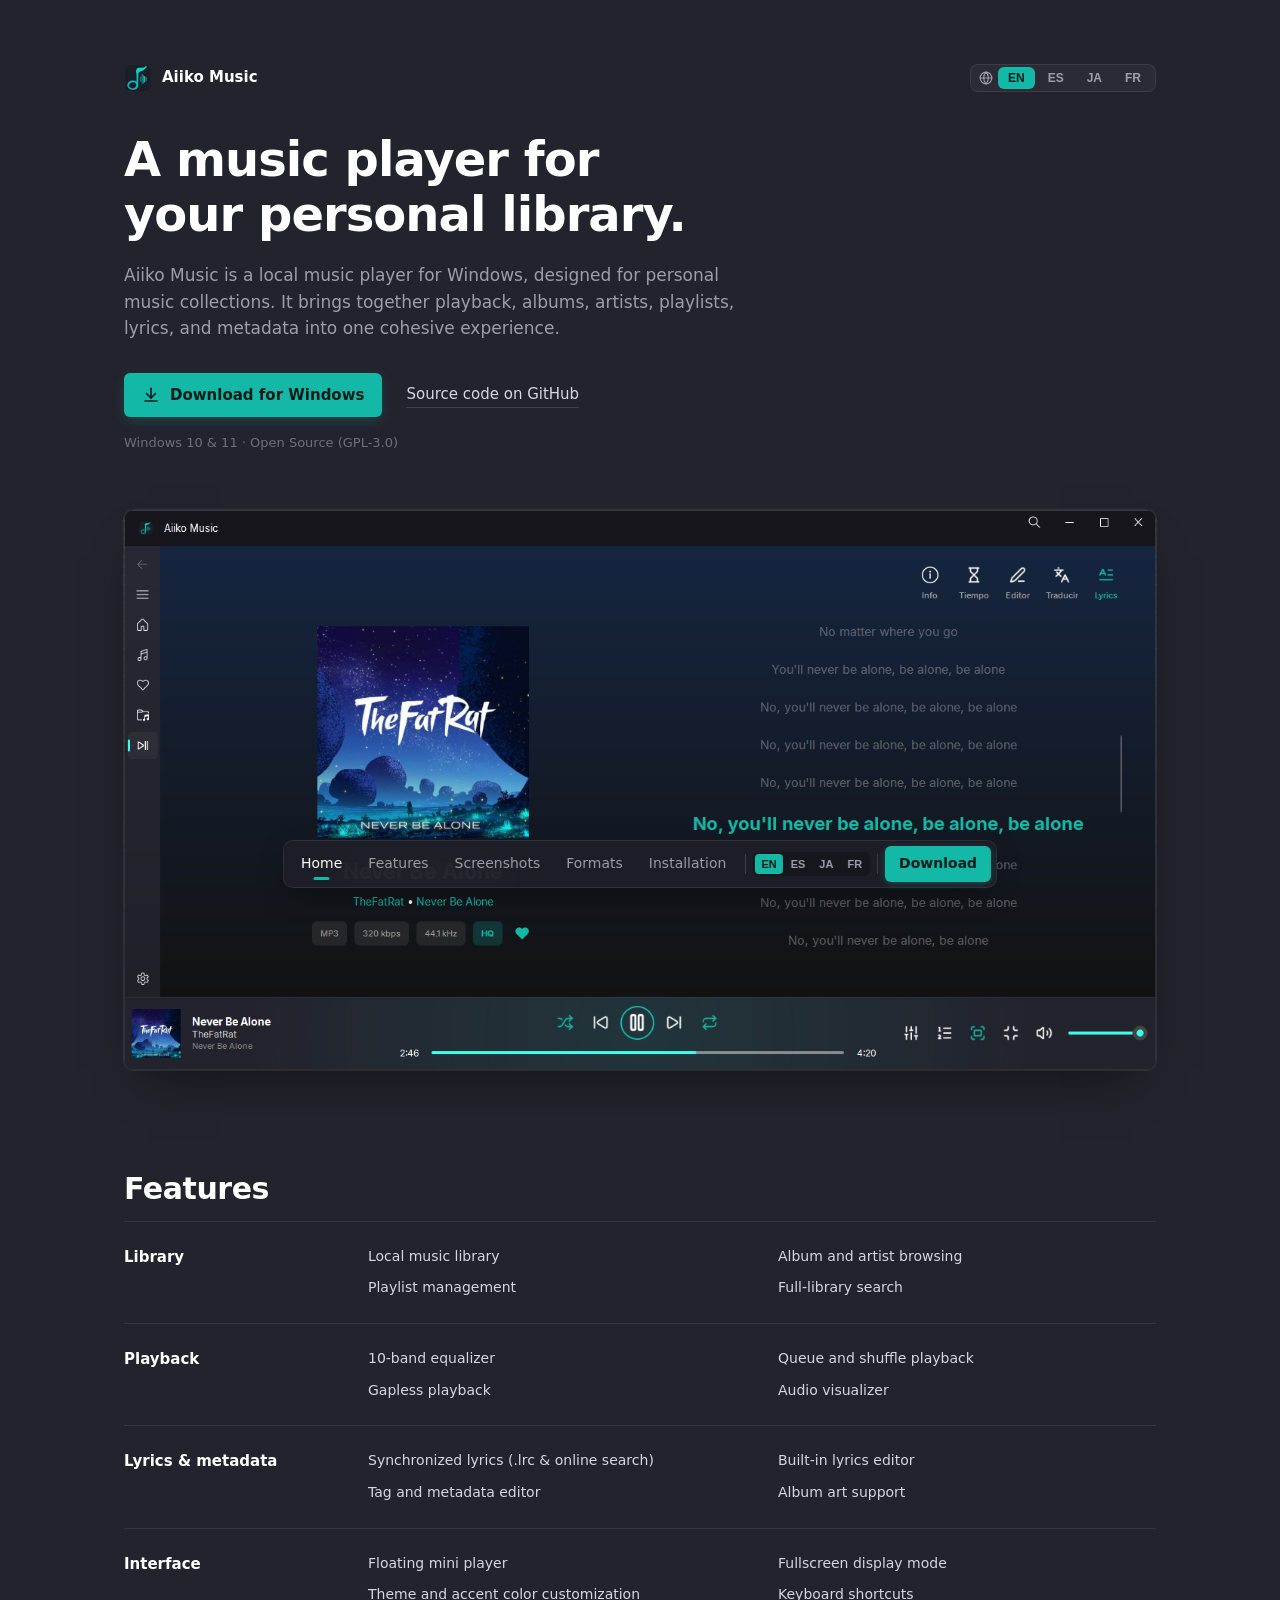
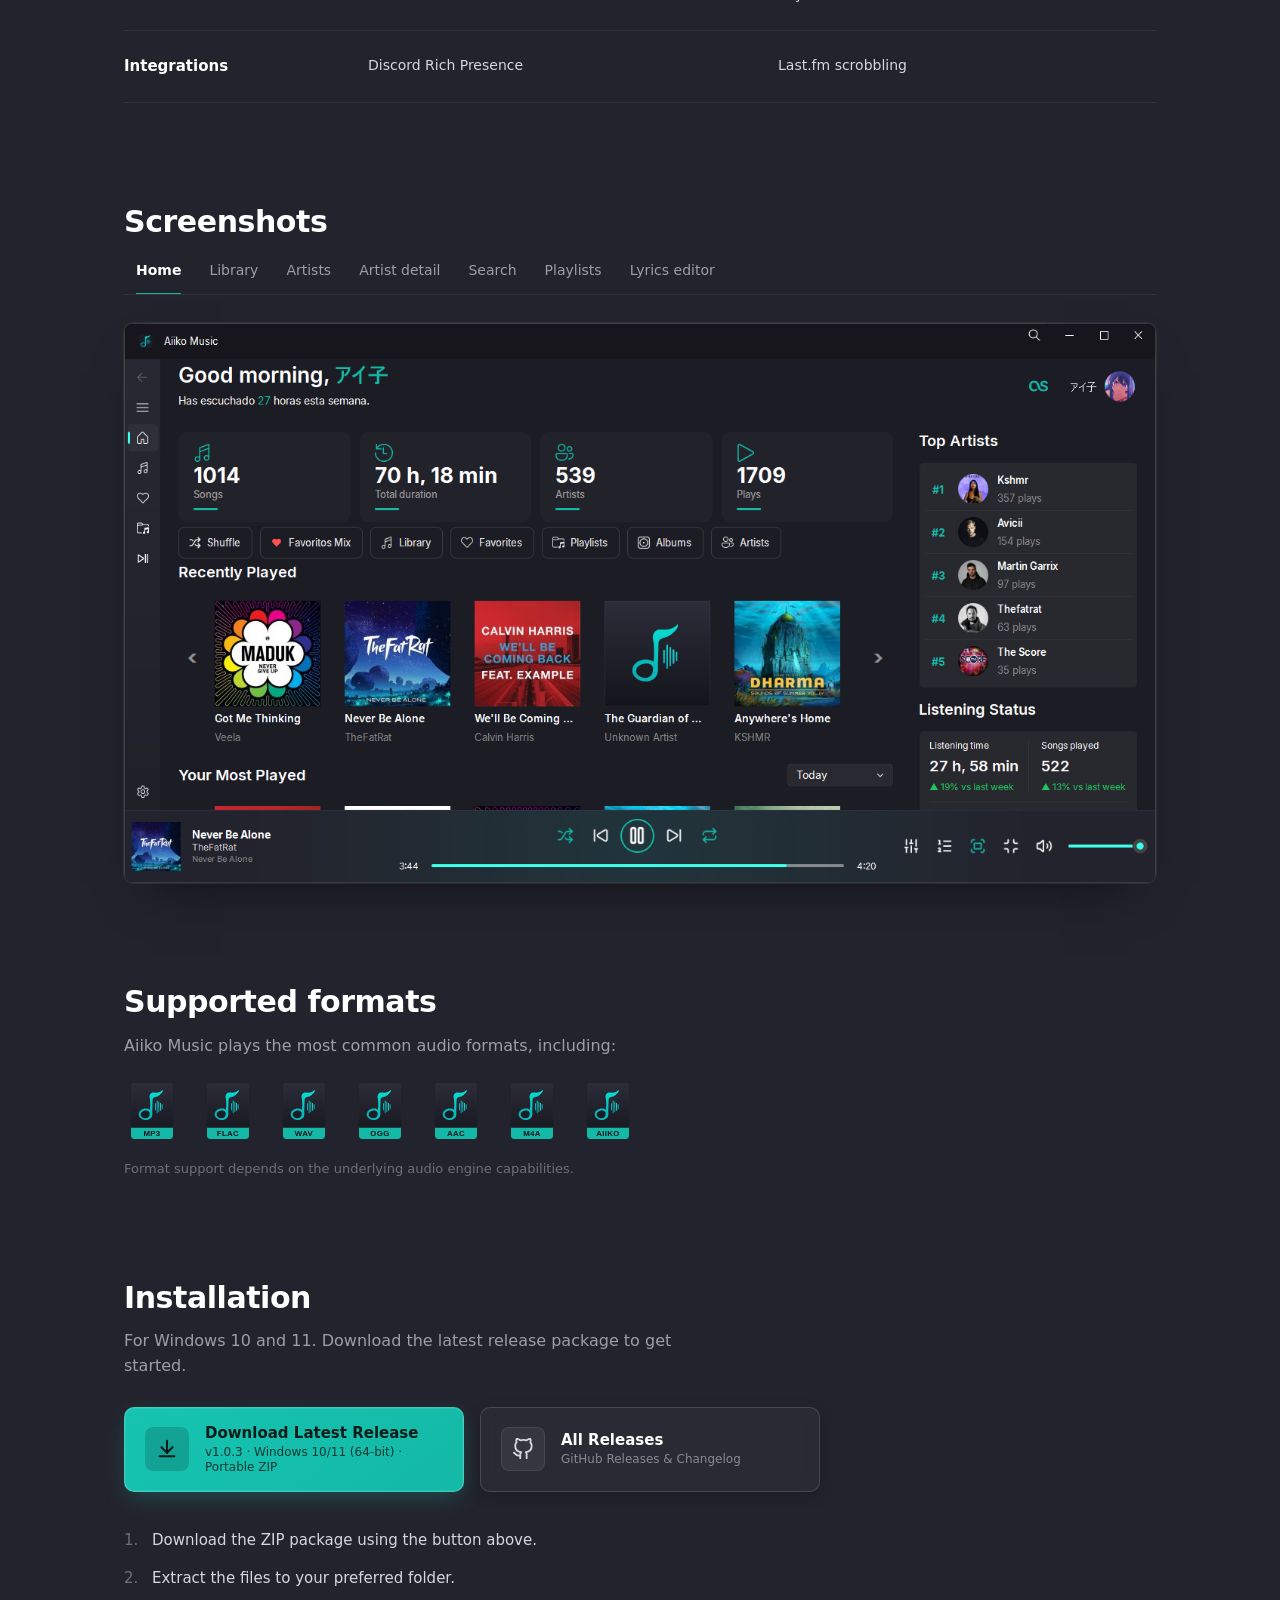
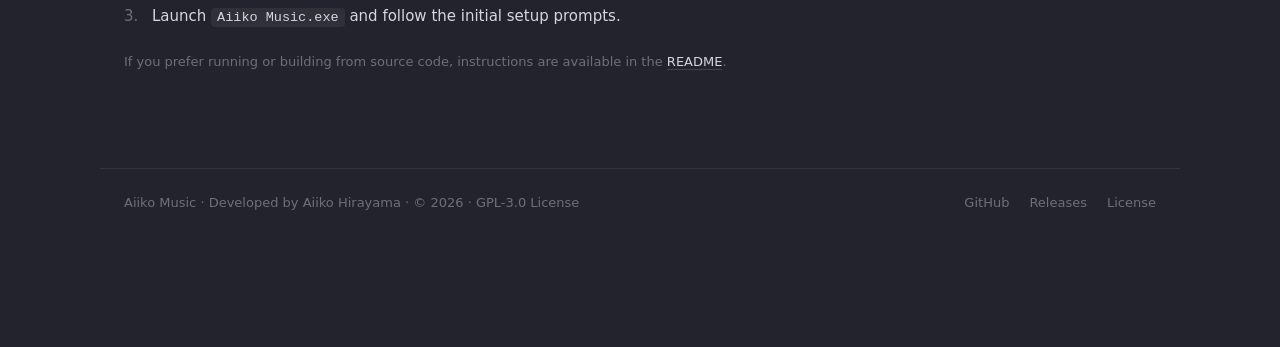
==== index.html @ de9f6c6f "Add files via upload" ====
<!DOCTYPE html>
<html lang="en">
<head>
  <meta charset="UTF-8">
  <meta name="viewport" content="width=device-width, initial-scale=1.0">
  <title>Aiiko Music — Music player for your personal library</title>
  <meta name="description" content="Aiiko Music is a local music player for Windows, designed for personal music collections.">
  <meta name="theme-color" content="#23232D">
  <meta property="og:title" content="Aiiko Music">
  <meta property="og:description" content="A music player for your personal library.">
  <meta property="og:image" content="images/now_playing.png">
  <link rel="icon" type="image/svg+xml" href="images/logo_full.svg">
  <link rel="stylesheet" href="styles.css">
  <script>document.documentElement.classList.add('js');</script>
</head>
<body>

  <main>
    <!-- Inicio / Hero -->
    <header class="hero wrap" id="inicio">
      <div class="top-bar" data-reveal>
        <div class="brand">
          <img src="images/logo_full.svg" alt="Aiiko Music" width="28" height="28">
          <span>Aiiko Music</span>
        </div>

        <div class="lang-switch" role="group" aria-label="Language">
          <svg class="lucide lucide-globe lang-icon" viewBox="0 0 24 24" width="14" height="14" fill="none" stroke="currentColor" stroke-width="2" stroke-linecap="round" stroke-linejoin="round" aria-hidden="true">
            <circle cx="12" cy="12" r="10"/>
            <path d="M12 2a14.5 14.5 0 0 0 0 20 14.5 14.5 0 0 0 0-20"/>
            <path d="M2 12h20"/>
          </svg>
          <button type="button" class="lang-btn" data-lang="en" aria-pressed="true">EN</button>
          <button type="button" class="lang-btn" data-lang="es" aria-pressed="false">ES</button>
          <button type="button" class="lang-btn" data-lang="ja" aria-pressed="false">JA</button>
          <button type="button" class="lang-btn" data-lang="fr" aria-pressed="false">FR</button>
        </div>
      </div>

      <h1 data-reveal data-i18n="heroTitle">A music player for your personal library.</h1>

      <p class="lede" data-reveal data-i18n="heroLede">
        Aiiko Music is a local music player for Windows, designed for personal music collections.
        It brings together playback, albums, artists, playlists, lyrics, and metadata into one cohesive experience.
      </p>

      <div class="actions" data-reveal>
        <a class="btn btn-hero" id="heroDownloadBtn" href="https://github.com/HirayamaAiiko/Aiiko-Music/releases" target="_blank" rel="noopener">
          <svg class="dl-arrow-icon" viewBox="0 0 24 24" fill="none" stroke="currentColor" stroke-width="2.2" stroke-linecap="round" stroke-linejoin="round" aria-hidden="true">
            <path d="M12 3v13"/>
            <path d="m6 10 6 6 6-6"/>
            <path d="M4 20h16"/>
          </svg>
          <span data-i18n="heroDownload">Download for Windows</span>
        </a>
        <a class="link" href="https://github.com/HirayamaAiiko/Aiiko-Music" target="_blank" rel="noopener" data-i18n="heroSource">Source code on GitHub</a>
      </div>

      <p class="meta" data-reveal>
        <span data-i18n="heroMeta">Windows 10 & 11 · Open Source (GPL-3.0)</span><span class="release" data-release hidden></span>
      </p>

      <figure class="shot" data-reveal>
        <img id="heroShot" src="images/now_playing.png" alt="Aiiko Music playback view with synchronized lyrics" width="1366" height="742">
      </figure>
    </header>

    <!-- Funciones -->
    <section class="section wrap" id="funciones">
      <h2 data-reveal data-i18n="featuresTitle">Features</h2>

      <div class="rows" data-reveal>
        <div class="row">
          <h3 data-i18n="catLibraryTitle">Library</h3>
          <ul>
            <li data-i18n="fLibrary1">Local music library</li>
            <li data-i18n="fLibrary2">Album and artist browsing</li>
            <li data-i18n="fLibrary3">Playlist management</li>
            <li data-i18n="fLibrary4">Full-library search</li>
          </ul>
        </div>
        <div class="row">
          <h3 data-i18n="catPlaybackTitle">Playback</h3>
          <ul>
            <li data-i18n="fPlayback1">10-band equalizer</li>
            <li data-i18n="fPlayback2">Queue and shuffle playback</li>
            <li data-i18n="fPlayback3">Gapless playback</li>
            <li data-i18n="fPlayback4">Audio visualizer</li>
          </ul>
        </div>
        <div class="row">
          <h3 data-i18n="catLyricsTitle">Lyrics & metadata</h3>
          <ul>
            <li data-i18n="fLyrics1">Synchronized lyrics (.lrc & online search)</li>
            <li data-i18n="fLyrics2">Built-in lyrics editor</li>
            <li data-i18n="fLyrics3">Tag and metadata editor</li>
            <li data-i18n="fLyrics4">Album art support</li>
          </ul>
        </div>
        <div class="row">
          <h3 data-i18n="catInterfaceTitle">Interface</h3>
          <ul>
            <li data-i18n="fInterface1">Floating mini player</li>
            <li data-i18n="fInterface2">Fullscreen display mode</li>
            <li data-i18n="fInterface3">Theme and accent color customization</li>
            <li data-i18n="fInterface4">Keyboard shortcuts</li>
          </ul>
        </div>
        <div class="row">
          <h3 data-i18n="catIntegrationsTitle">Integrations</h3>
          <ul>
            <li data-i18n="fInteg1">Discord Rich Presence</li>
            <li data-i18n="fInteg2">Last.fm scrobbling</li>
          </ul>
        </div>
      </div>
    </section>

    <!-- Capturas -->
    <section class="section wrap" id="capturas">
      <h2 data-reveal data-i18n="shotsTitle">Screenshots</h2>

      <div class="tabs" role="tablist" aria-label="Screenshots" data-reveal>
        <button class="tab" role="tab" aria-selected="true"  data-src="images/home.png"             data-w="1366" data-h="742" data-i18n="tabHome">Home</button>
        <button class="tab" role="tab" aria-selected="false" data-src="images/library.png"          data-w="1366" data-h="742" data-i18n="tabLibrary">Library</button>
        <button class="tab" role="tab" aria-selected="false" data-src="images/artist.png"           data-w="1366" data-h="742" data-i18n="tabArtists">Artists</button>
        <button class="tab" role="tab" aria-selected="false" data-src="images/artist_detail.png"    data-w="1366" data-h="742" data-i18n="tabArtistDetail">Artist detail</button>
        <button class="tab" role="tab" aria-selected="false" data-src="images/universal_search.png" data-w="1366" data-h="742" data-i18n="tabSearch">Search</button>
        <button class="tab" role="tab" aria-selected="false" data-src="images/playlist.png"         data-w="1366" data-h="742" data-i18n="tabPlaylists">Playlists</button>
        <button class="tab" role="tab" aria-selected="false" data-src="images/lyrics_edit.png"      data-w="1052" data-h="727" data-i18n="tabLyricsEditor">Lyrics editor</button>
      </div>

      <div class="stage" role="tabpanel" data-reveal>
        <img id="stageImage" src="images/home.png" alt="Aiiko Music: Home" width="1366" height="742">
      </div>
    </section>

    <!-- Formatos -->
    <section class="section wrap" id="formatos">
      <h2 data-reveal data-i18n="formatsTitle">Supported formats</h2>
      <p class="sub" data-reveal data-i18n="formatsSub">Aiiko Music plays the most common audio formats, including:</p>

      <div class="formats" data-reveal>
        <img src="images/icons/mp3.svg"   alt="MP3"   width="56" height="56">
        <img src="images/icons/flac.svg"  alt="FLAC"  width="56" height="56">
        <img src="images/icons/wav.svg"   alt="WAV"   width="56" height="56">
        <img src="images/icons/ogg.svg"   alt="OGG"   width="56" height="56">
        <img src="images/icons/acc.svg"   alt="AAC"   width="56" height="56">
        <img src="images/icons/m4a.svg"   alt="M4A"   width="56" height="56">
        <img src="images/icons/aiiko.svg" alt="AIIKO" width="56" height="56">
      </div>

      <p class="note" data-reveal data-i18n="formatsNote">Format support depends on the underlying audio engine capabilities.</p>
    </section>

    <!-- Instalación -->
    <section class="section wrap" id="instalacion">
      <h2 data-reveal data-i18n="installTitle">Installation</h2>
      <p class="sub" data-reveal data-i18n="installSub">For Windows 10 and 11. Download the latest release package to get started.</p>

      <div class="install-actions" data-reveal>
        <a class="btn-dl btn-dl-primary" id="directDownloadBtn" href="https://github.com/HirayamaAiiko/Aiiko-Music/releases/latest" target="_blank" rel="noopener">
          <div class="btn-dl-icon" aria-hidden="true">
            <svg class="dl-arrow-icon" viewBox="0 0 24 24" fill="none" stroke="currentColor" stroke-width="2.2" stroke-linecap="round" stroke-linejoin="round">
              <path d="M12 3v13"/>
              <path d="m6 10 6 6 6-6"/>
              <path d="M4 20h16"/>
            </svg>
          </div>
          <div class="btn-dl-content">
            <span class="btn-dl-title" data-i18n="dlPrimaryTitle">Download Latest Release</span>
            <span class="btn-dl-desc" id="dlBadge" data-i18n="dlPrimaryDesc">Windows 10/11 (64-bit) · Portable ZIP</span>
          </div>
        </a>

        <a class="btn-dl btn-dl-secondary" href="https://github.com/HirayamaAiiko/Aiiko-Music/releases" target="_blank" rel="noopener">
          <div class="btn-dl-icon" aria-hidden="true">
            <svg viewBox="0 0 24 24" fill="none" stroke="currentColor" stroke-width="2" stroke-linecap="round" stroke-linejoin="round">
              <path d="M9 19c-5 1.5-5-2.5-7-3m14 6v-3.87a3.37 3.37 0 0 0-.94-2.61c3.14-.35 6.44-1.54 6.44-7A5.44 5.44 0 0 0 20 4.77 5.07 5.07 0 0 0 19.91 1S18.73.65 16 2.48a13.38 13.38 0 0 0-7 0C6.27.65 5.09 1 5.09 1A5.07 5.07 0 0 0 5 4.77a5.44 5.44 0 0 0-1.5 3.78c0 5.42 3.3 6.61 6.44 7A3.37 3.37 0 0 0 9 18.13V22"/>
            </svg>
          </div>
          <div class="btn-dl-content">
            <span class="btn-dl-title" data-i18n="dlSecondaryTitle">All Releases</span>
            <span class="btn-dl-desc" data-i18n="dlSecondaryDesc">GitHub Releases & Changelog</span>
          </div>
        </a>
      </div>

      <ol class="steps" data-reveal>
        <li data-i18n="step1">Download the ZIP package using the button above.</li>
        <li data-i18n="step2">Extract the files to your preferred folder.</li>
        <li data-i18n="step3">Launch <code>Aiiko Music.exe</code> and follow the initial setup prompts.</li>
      </ol>

      <p class="note" data-reveal>
        <span data-i18n="sourceNote">If you prefer running or building from source code, instructions are available in the</span>
        <a class="inline" href="https://github.com/HirayamaAiiko/Aiiko-Music#readme" target="_blank" rel="noopener">README</a>.
      </p>
    </section>
  </main>

  <footer class="footer wrap">
    <span data-i18n="footerCredit">Aiiko Music · Developed by Aiiko Hirayama · © 2026 · GPL-3.0 License</span>
    <nav aria-label="Project links">
      <a href="https://github.com/HirayamaAiiko/Aiiko-Music" target="_blank" rel="noopener">GitHub</a>
      <a href="https://github.com/HirayamaAiiko/Aiiko-Music/releases" target="_blank" rel="noopener">Releases</a>
      <a href="https://github.com/HirayamaAiiko/Aiiko-Music/blob/main/LICENSE" target="_blank" rel="noopener" data-i18n="footerLicense">License</a>
    </nav>
  </footer>

  <!-- Dock de navegación flotante adaptativo con todos los accesos -->
  <nav class="dock" aria-label="Navigation">
    <div class="dock-links">
      <a class="dock-link" href="#inicio" data-target="inicio" data-i18n="navHome">Home</a>
      <a class="dock-link" href="#funciones" data-target="funciones" data-i18n="navFeatures">Features</a>
      <a class="dock-link" href="#capturas" data-target="capturas" data-i18n="navScreenshots">Screenshots</a>
      <a class="dock-link" href="#formatos" data-target="formatos" data-i18n="navFormats">Formats</a>
      <a class="dock-link" href="#instalacion" data-target="instalacion" data-i18n="navInstall">Installation</a>
      <span class="dock-indicator" aria-hidden="true"></span>
    </div>

    <span class="dock-sep dock-sep-lang" aria-hidden="true"></span>

    <!-- Selector completo de escritorio -->
    <div class="dock-lang" role="group" aria-label="Language selector">
      <button type="button" class="dock-lang-btn" data-lang="en" aria-pressed="true">EN</button>
      <button type="button" class="dock-lang-btn" data-lang="es" aria-pressed="false">ES</button>
      <button type="button" class="dock-lang-btn" data-lang="ja" aria-pressed="false">JA</button>
      <button type="button" class="dock-lang-btn" data-lang="fr" aria-pressed="false">FR</button>
    </div>

    <!-- Botón compacto de idioma en móvil con icono Lucide Globe oficial (sin emojis) -->
    <button type="button" class="dock-lang-mobile" id="dockLangMobile" aria-label="Change language">
      <svg class="lucide lucide-globe" viewBox="0 0 24 24" width="14" height="14" fill="none" stroke="currentColor" stroke-width="2" stroke-linecap="round" stroke-linejoin="round" aria-hidden="true">
        <circle cx="12" cy="12" r="10"/>
        <path d="M12 2a14.5 14.5 0 0 0 0 20 14.5 14.5 0 0 0 0-20"/>
        <path d="M2 12h20"/>
      </svg>
      <span class="dock-lang-current" id="dockLangCurrent">EN</span>
    </button>

    <span class="dock-sep dock-sep-cta" aria-hidden="true"></span>

    <a class="dock-cta" href="#instalacion" data-i18n="navDownload">Download</a>
  </nav>

  <script src="main.js"></script>
</body>
</html>
---- styles.css ----
/* Aiiko Music — Estilos oficiales
   Alineado con el diseño Fluent de la aplicación de escritorio.
   Fondo: #23232D · Acento: #14B8A6 (Teal) */

:root {
  --bg: #23232D;
  --bg-card: rgba(255, 255, 255, 0.03);
  --bg-card-hover: rgba(255, 255, 255, 0.05);

  --accent: #14B8A6;
  --accent-hover: #0D9488;
  --accent-glow: rgba(20, 184, 166, 0.35);
  --on-accent: #0A1C1A;

  --text-strong: #FFFFFF;
  --text: #D6D6E0;
  --muted: #9E9EA8;
  --dim: #6F6F7B;

  --line: rgba(255, 255, 255, 0.08);
  --line-strong: rgba(255, 255, 255, 0.14);

  --radius-sm: 6px;
  --radius: 10px;
  --radius-lg: 14px;

  --wrap: 1080px;
  --ease: cubic-bezier(0.16, 1, 0.3, 1);
}

/* ---------- Reset y base ---------- */

*, *::before, *::after {
  box-sizing: border-box;
  margin: 0;
  padding: 0;
}

html {
  background-color: var(--bg);
  color: var(--text);
  font-family: "Segoe UI Variable Text", "Segoe UI", system-ui, -apple-system, sans-serif;
  font-size: 16px;
  line-height: 1.55;
  -webkit-font-smoothing: antialiased;
  -moz-osx-font-smoothing: grayscale;
  scroll-behavior: smooth;
  scroll-padding-top: 32px;
  overflow-x: hidden;
  width: 100%;
}

body {
  min-height: 100vh;
  padding-bottom: calc(110px + env(safe-area-inset-bottom, 0px));
  background-color: var(--bg);
  color: var(--text);
  overflow-x: hidden;
  width: 100%;
  position: relative;
}

a {
  color: inherit;
  text-decoration: none;
}

img {
  max-width: 100%;
  height: auto;
}

code {
  font-family: "Cascadia Code", Consolas, monospace;
  font-size: 0.9em;
  padding: 2px 6px;
  background: rgba(255, 255, 255, 0.06);
  border-radius: 4px;
  white-space: nowrap;
}

.wrap {
  width: 100%;
  max-width: var(--wrap);
  margin-left: auto;
  margin-right: auto;
  padding-left: 24px;
  padding-right: 24px;
  box-sizing: border-box;
}

/* ---------- Top bar & selector de idioma ---------- */

.top-bar {
  display: flex;
  justify-content: space-between;
  align-items: center;
  gap: 16px;
  margin-bottom: 40px;
}

.brand {
  display: flex;
  align-items: center;
  gap: 10px;
  font-weight: 600;
  font-size: 15px;
  color: var(--text-strong);
  flex-shrink: 0;
}

.brand img {
  width: 28px;
  height: 28px;
  border-radius: 6px;
}

.lang-switch {
  display: inline-flex;
  align-items: center;
  gap: 3px;
  background: rgba(255, 255, 255, 0.04);
  border: 1px solid var(--line);
  border-radius: 8px;
  padding: 2px 4px 2px 2px;
  flex-shrink: 0;
}

.lang-icon {
  margin-left: 6px;
  margin-right: 2px;
  color: var(--muted);
  flex-shrink: 0;
}

.lang-btn {
  padding: 4px 10px;
  font-size: 12px;
  font-weight: 600;
  color: var(--muted);
  background: transparent;
  border: none;
  border-radius: 6px;
  cursor: pointer;
  transition: all 0.15s ease;
}

.lang-btn:hover {
  color: var(--text-strong);
  background: rgba(255, 255, 255, 0.06);
}

.lang-btn[aria-pressed="true"] {
  color: var(--on-accent);
  background: var(--accent);
}

/* ---------- Hero ---------- */

.hero {
  padding-top: 64px;
}

h1 {
  font-family: "Segoe UI Variable Display", "Segoe UI", system-ui, -apple-system, sans-serif;
  font-size: clamp(2rem, 4.4vw, 3rem);
  font-weight: 600;
  line-height: 1.15;
  letter-spacing: -0.02em;
  color: var(--text-strong);
  max-width: 18ch;
  margin-bottom: 20px;
  word-break: normal;
  overflow-wrap: break-word;
}

.lede {
  font-size: 1.0625rem;
  color: var(--muted);
  max-width: 58ch;
  margin-bottom: 32px;
}

.actions {
  display: flex;
  align-items: center;
  flex-wrap: wrap;
  gap: 12px 24px;
  margin-bottom: 16px;
}

.btn {
  display: inline-flex;
  align-items: center;
  gap: 10px;
  height: 44px;
  padding: 0 18px;
  background: var(--accent);
  color: var(--on-accent);
  font-size: 15px;
  font-weight: 600;
  border-radius: var(--radius-sm);
  box-shadow: 0 4px 14px -3px var(--accent-glow);
  transition: background-color 0.15s ease, transform 0.2s var(--ease), box-shadow 0.2s ease;
}

.btn svg {
  width: 18px;
  height: 18px;
}

.btn:hover {
  background: var(--accent-hover);
  transform: translateY(-2px);
  box-shadow: 0 8px 20px -3px var(--accent-glow);
}

.btn:active {
  transform: translateY(0) scale(0.985);
}

/* Micro-animación de flecha deslizante elegante */
@keyframes dl-glide {
  0%, 100% { transform: translateY(0); }
  50% { transform: translateY(3px); }
}

.btn:hover .dl-arrow-icon,
.btn-dl:hover .dl-arrow-icon {
  animation: dl-glide 0.85s var(--ease) infinite;
}

.link {
  font-size: 15px;
  color: var(--text);
  border-bottom: 1px solid var(--line-strong);
  padding-bottom: 1px;
  transition: color 0.15s ease, border-color 0.15s ease;
}

.link:hover {
  color: var(--text-strong);
  border-color: var(--accent);
}

.meta {
  font-size: 13px;
  color: var(--dim);
  margin-bottom: 56px;
}

.release::before {
  content: " · ";
}

.shot {
  width: 100%;
}

.shot img {
  display: block;
  width: 100%;
  height: auto;
  border-radius: var(--radius);
  box-shadow: 0 0 0 1px var(--line), 0 24px 48px -24px rgba(0, 0, 0, 0.6);
}

/* ---------- Secciones ---------- */

.section {
  padding-top: 96px;
}

h2 {
  font-family: "Segoe UI Variable Display", "Segoe UI", system-ui, -apple-system, sans-serif;
  font-size: clamp(1.4rem, 2.5vw, 1.875rem);
  font-weight: 600;
  letter-spacing: -0.015em;
  color: var(--text-strong);
  margin-bottom: 8px;
}

.sub {
  color: var(--muted);
  max-width: 58ch;
  margin-bottom: 24px;
}

.note {
  font-size: 13px;
  color: var(--dim);
  margin-top: 20px;
}

a.inline {
  color: var(--text);
  border-bottom: 1px solid var(--line-strong);
}

a.inline:hover {
  color: var(--text-strong);
  border-color: var(--accent);
}

/* ---------- Filas de funciones con alineación tabular estricta ---------- */

.rows {
  display: grid;
  border-top: 1px solid var(--line);
}

.row {
  display: grid;
  grid-template-columns: 220px 1fr;
  gap: 24px;
  padding: 24px 0;
  border-bottom: 1px solid var(--line);
  align-items: start;
}

.row h3 {
  font-size: 15px;
  font-weight: 600;
  color: var(--text-strong);
}

/* Cuadrícula de 2 columnas consistente: todos los ítems de columna 2 se alinean perfectamente */
.row ul {
  list-style: none;
  display: grid;
  grid-template-columns: repeat(2, minmax(0, 1fr));
  gap: 10px 32px;
}

.row li {
  color: var(--text);
  font-size: 14px;
}

/* ---------- Capturas con pestañas ---------- */

.tabs {
  display: flex;
  flex-wrap: nowrap;
  gap: 4px;
  overflow-x: auto;
  padding-bottom: 8px;
  border-bottom: 1px solid var(--line);
  scrollbar-width: none;
  -webkit-overflow-scrolling: touch;
}

.tabs::-webkit-scrollbar {
  display: none;
}

.tab {
  position: relative;
  background: transparent;
  border: none;
  color: var(--muted);
  font-family: inherit;
  font-size: 14px;
  font-weight: 500;
  padding: 8px 12px;
  border-radius: var(--radius-sm);
  cursor: pointer;
  white-space: nowrap;
  flex-shrink: 0;
  transition: color 0.15s ease, background-color 0.15s ease;
}

.tab:hover {
  color: var(--text-strong);
  background: rgba(255, 255, 255, 0.04);
}

.tab[aria-selected="true"] {
  color: var(--text-strong);
  font-weight: 600;
}

.tab[aria-selected="true"]::after {
  content: "";
  position: absolute;
  left: 12px;
  right: 12px;
  bottom: -9px;
  height: 2px;
  background: var(--accent);
}

.stage {
  margin-top: 28px;
  width: 100%;
  display: flex;
  align-items: center;
  justify-content: center;
}

.stage img {
  display: block;
  width: 100%;
  max-width: 100%;
  height: auto;
  border-radius: var(--radius);
  box-shadow: 0 0 0 1px var(--line), 0 24px 48px -24px rgba(0, 0, 0, 0.6);
  transition: opacity 0.2s ease;
}

.stage img.is-loading {
  opacity: 0;
}

/* ---------- Formatos ---------- */

.formats {
  display: flex;
  flex-wrap: wrap;
  gap: 20px;
  margin-bottom: 20px;
}

.formats img {
  width: 56px;
  height: 56px;
}

/* ---------- Instalación & Botones de descarga ---------- */

.install-actions {
  display: grid;
  grid-template-columns: repeat(auto-fit, minmax(280px, 340px));
  gap: 16px;
  margin: 28px 0 36px;
  max-width: 720px;
}

.btn-dl {
  display: flex;
  align-items: center;
  gap: 16px;
  padding: 16px 20px;
  border-radius: var(--radius);
  text-decoration: none;
  position: relative;
  overflow: hidden;
  box-sizing: border-box;
  width: 100%;
  transition: transform 0.22s var(--ease), box-shadow 0.22s ease, border-color 0.2s ease, background 0.2s ease;
}

.btn-dl-primary {
  background: linear-gradient(145deg, #16c4b2 0%, #14b8a6 100%);
  color: var(--on-accent);
  border: 1px solid rgba(255, 255, 255, 0.18);
  box-shadow: 0 8px 24px -6px var(--accent-glow), 0 0 0 1px rgba(255, 255, 255, 0.08) inset;
}

/* Destello sutil en el botón primario al pasar el cursor */
.btn-dl-primary::after {
  content: "";
  position: absolute;
  top: 0;
  left: -120%;
  width: 60%;
  height: 100%;
  background: linear-gradient(90deg, transparent, rgba(255, 255, 255, 0.22), transparent);
  transform: skewX(-20deg);
  pointer-events: none;
}

.btn-dl-primary:hover::after {
  left: 150%;
  transition: left 0.75s ease-in-out;
}

.btn-dl-primary:hover {
  transform: translateY(-3px);
  box-shadow: 0 14px 32px -6px rgba(20, 184, 166, 0.55), 0 0 0 1px rgba(255, 255, 255, 0.22) inset;
}

.btn-dl-primary:active {
  transform: translateY(0) scale(0.985);
  box-shadow: 0 4px 12px -2px rgba(20, 184, 166, 0.4);
}

.btn-dl-secondary {
  background: rgba(255, 255, 255, 0.035);
  color: var(--text-strong);
  border: 1px solid var(--line-strong);
  -webkit-backdrop-filter: blur(8px);
  backdrop-filter: blur(8px);
  box-shadow: 0 4px 16px -4px rgba(0, 0, 0, 0.35);
}

.btn-dl-secondary:hover {
  transform: translateY(-3px);
  background: rgba(255, 255, 255, 0.075);
  border-color: rgba(20, 184, 166, 0.4);
  box-shadow: 0 12px 28px -6px rgba(0, 0, 0, 0.55);
}

.btn-dl-secondary:active {
  transform: translateY(0) scale(0.985);
}

.btn-dl-icon {
  width: 44px;
  height: 44px;
  border-radius: 8px;
  display: flex;
  align-items: center;
  justify-content: center;
  flex-shrink: 0;
}

.btn-dl-primary .btn-dl-icon {
  background: rgba(0, 0, 0, 0.16);
  color: var(--on-accent);
}

.btn-dl-secondary .btn-dl-icon {
  background: rgba(255, 255, 255, 0.06);
  border: 1px solid var(--line);
  color: var(--text);
}

.btn-dl-icon svg {
  width: 22px;
  height: 22px;
}

.btn-dl-content {
  display: flex;
  flex-direction: column;
  gap: 2px;
  text-align: left;
}

.btn-dl-title {
  font-size: 15px;
  font-weight: 600;
  line-height: 1.25;
}

.btn-dl-desc {
  font-size: 12px;
  opacity: 0.82;
  line-height: 1.25;
}

.btn-dl-secondary .btn-dl-desc {
  color: var(--muted);
}

/* Pasos de instalación con flujo de texto continuo */
.steps {
  list-style: none;
  counter-reset: step;
  display: flex;
  flex-direction: column;
  gap: 14px;
  margin-bottom: 24px;
  max-width: 64ch;
}

.steps li {
  counter-increment: step;
  position: relative;
  padding-left: 28px;
  color: var(--text);
  line-height: 1.6;
  font-size: 15px;
  word-break: normal;
  overflow-wrap: break-word;
}

.steps li::before {
  content: counter(step) ".";
  position: absolute;
  left: 0;
  top: 0;
  width: 22px;
  color: var(--dim);
  font-variant-numeric: tabular-nums;
  font-weight: 500;
}

/* ---------- Pie ---------- */

.footer {
  display: flex;
  justify-content: space-between;
  align-items: center;
  flex-wrap: wrap;
  gap: 12px 24px;
  margin-top: 96px;
  padding-top: 24px;
  padding-bottom: 24px;
  border-top: 1px solid var(--line);
  font-size: 13px;
  color: var(--dim);
}

.footer nav {
  display: flex;
  gap: 20px;
}

.footer a {
  transition: color 0.15s ease;
}

.footer a:hover {
  color: var(--text);
}

/* ---------- Dock de navegación flotante adaptativo ---------- */

.dock {
  position: fixed;
  left: 50%;
  bottom: calc(12px + env(safe-area-inset-bottom, 0px));
  transform: translateX(-50%);
  z-index: 100;
  display: flex;
  align-items: center;
  gap: 4px;
  width: max-content;
  max-width: calc(100vw - 16px);
  box-sizing: border-box;
  padding: 5px;
  background: rgba(30, 30, 39, 0.9);
  -webkit-backdrop-filter: blur(20px) saturate(140%);
  backdrop-filter: blur(20px) saturate(140%);
  border: 1px solid var(--line);
  border-radius: 10px;
  box-shadow: 0 10px 30px -10px rgba(0, 0, 0, 0.6);
}

.dock-links {
  position: relative;
  display: flex;
  align-items: center;
  gap: 2px;
  overflow-x: auto;
  scrollbar-width: none;
  -webkit-overflow-scrolling: touch;
  flex-shrink: 1;
  min-width: 0;
}

.dock-links::-webkit-scrollbar {
  display: none;
}

.dock-link {
  padding: 7px 12px;
  font-size: 14px;
  color: var(--muted);
  border-radius: var(--radius-sm);
  white-space: nowrap;
  flex-shrink: 0;
  transition: color 0.15s ease, background-color 0.15s ease;
}

.dock-link:hover {
  color: var(--text-strong);
  background: rgba(255, 255, 255, 0.05);
}

.dock-link[aria-current="true"] {
  color: var(--text-strong);
}

.dock-indicator {
  position: absolute;
  left: 0;
  bottom: 2px;
  width: 16px;
  height: 3px;
  border-radius: 2px;
  background: var(--accent);
  opacity: 0;
  transition: transform 0.35s var(--ease), opacity 0.2s ease;
  pointer-events: none;
}

.dock-indicator.is-ready {
  opacity: 1;
}

.dock-sep {
  width: 1px;
  height: 20px;
  margin: 0 3px;
  background: var(--line-strong);
  flex-shrink: 0;
}

.dock-lang {
  display: flex;
  align-items: center;
  gap: 2px;
  background: rgba(0, 0, 0, 0.22);
  border-radius: 6px;
  padding: 2px;
  flex-shrink: 0;
}

.dock-lang-btn {
  padding: 4px 6px;
  font-size: 11px;
  font-weight: 700;
  color: var(--muted);
  border: none;
  background: transparent;
  border-radius: 4px;
  cursor: pointer;
  transition: all 0.15s ease;
}

.dock-lang-btn:hover {
  color: var(--text-strong);
  background: rgba(255, 255, 255, 0.08);
}

.dock-lang-btn[aria-pressed="true"] {
  color: var(--on-accent);
  background: var(--accent);
}

/* Botón de idioma compacto en móvil con icono Lucide Globe oficial */
.dock-lang-mobile {
  display: none;
  align-items: center;
  gap: 5px;
  padding: 5px 8px;
  font-size: 11px;
  font-weight: 700;
  color: var(--text-strong);
  background: rgba(255, 255, 255, 0.06);
  border: 1px solid var(--line);
  border-radius: var(--radius-sm);
  cursor: pointer;
  white-space: nowrap;
  flex-shrink: 0;
  transition: background-color 0.15s ease, border-color 0.15s ease;
}

.dock-lang-mobile svg {
  color: var(--muted);
  flex-shrink: 0;
}

.dock-lang-mobile:hover {
  background: rgba(255, 255, 255, 0.12);
  border-color: var(--accent);
}

.dock-lang-mobile:hover svg {
  color: var(--text-strong);
}

.dock-lang-mobile:active {
  transform: scale(0.96);
}

.dock-cta {
  padding: 7px 14px;
  font-size: 14px;
  font-weight: 600;
  color: var(--on-accent);
  background: var(--accent);
  border-radius: var(--radius-sm);
  white-space: nowrap;
  box-shadow: 0 2px 8px -1px var(--accent-glow);
  flex-shrink: 0;
  transition: background-color 0.15s ease, transform 0.18s var(--ease);
}

.dock-cta:hover {
  background: var(--accent-hover);
  transform: translateY(-1px);
}

/* ---------- Aparición al hacer scroll ---------- */

.js [data-reveal] {
  opacity: 0;
  transform: translateY(12px);
  transition: opacity 0.6s var(--ease), transform 0.6s var(--ease);
}

.js [data-reveal].is-visible {
  opacity: 1;
  transform: none;
}

/* ---------- Responsividad universal ---------- */

@media (max-width: 760px) {
  .hero { padding-top: 44px; }
  .top-bar { margin-bottom: 24px; }
  .section { padding-top: 64px; }

  .row {
    grid-template-columns: 1fr;
    gap: 8px;
    padding: 18px 0;
  }

  .row ul {
    grid-template-columns: 1fr;
    gap: 8px;
  }

  .stage img {
    width: 100%;
    height: auto;
    max-height: none;
  }

  .formats {
    gap: 12px;
  }

  .formats img {
    width: 44px;
    height: 44px;
  }

  .footer {
    flex-direction: column;
    align-items: flex-start;
    gap: 16px;
    margin-top: 64px;
    padding-top: 20px;
  }

  .footer nav {
    flex-wrap: wrap;
    gap: 16px;
  }
}

/* En resoluciones menores o iguales a 680px, todos los enlaces permanecen visibles pero compactos */
@media (max-width: 680px) {
  .dock {
    padding: 4px 6px;
    gap: 3px;
  }

  .dock-lang {
    display: none;
  }

  .dock-lang-mobile {
    display: inline-flex;
  }

  .dock-link {
    padding: 6px 9px;
    font-size: 13px;
  }

  .dock-cta {
    padding: 6px 12px;
    font-size: 13px;
  }
}

@media (max-width: 600px) {
  .wrap {
    padding-left: 16px;
    padding-right: 16px;
  }

  h1 {
    font-size: clamp(1.75rem, 6.8vw, 2.5rem);
  }
}

@media (max-width: 520px) {
  .dock {
    padding: 3px 5px;
    gap: 2px;
    max-width: calc(100vw - 12px);
  }

  .dock-link {
    padding: 6px 8px;
    font-size: 12px;
  }

  .dock-cta {
    padding: 6px 10px;
    font-size: 12px;
  }

  .dock-sep {
    margin: 0 1px;
  }

  .dock-lang-mobile {
    padding: 4px 6px;
    font-size: 11px;
    gap: 4px;
  }
}

@media (max-width: 480px) {
  .top-bar {
    flex-wrap: wrap;
    gap: 12px;
  }

  .actions {
    flex-direction: column;
    align-items: stretch;
    gap: 12px;
  }

  .actions .btn {
    width: 100%;
    justify-content: center;
  }

  .actions .link {
    text-align: center;
    display: inline-block;
    padding: 6px 0;
  }

  .install-actions {
    grid-template-columns: 1fr;
  }
}

@media (max-width: 380px) {
  .dock {
    padding: 3px 4px;
    gap: 2px;
    max-width: calc(100vw - 8px);
  }

  .dock-link {
    padding: 5px 6px;
    font-size: 11px;
  }

  .dock-cta {
    padding: 5px 8px;
    font-size: 11px;
  }

  .dock-lang-mobile {
    padding: 3px 5px;
    font-size: 10px;
    gap: 3px;
  }

  .dock-sep {
    display: none;
  }
}

@media (prefers-reduced-motion: reduce) {
  html {
    scroll-behavior: auto;
  }
  .js [data-reveal] {
    opacity: 1;
    transform: none;
    transition: none;
  }
  .dock-indicator,
  .stage img,
  .btn,
  .btn-dl,
  .btn-dl-primary::after {
    transition: none;
    animation: none !important;
    transform: none !important;
  }
}
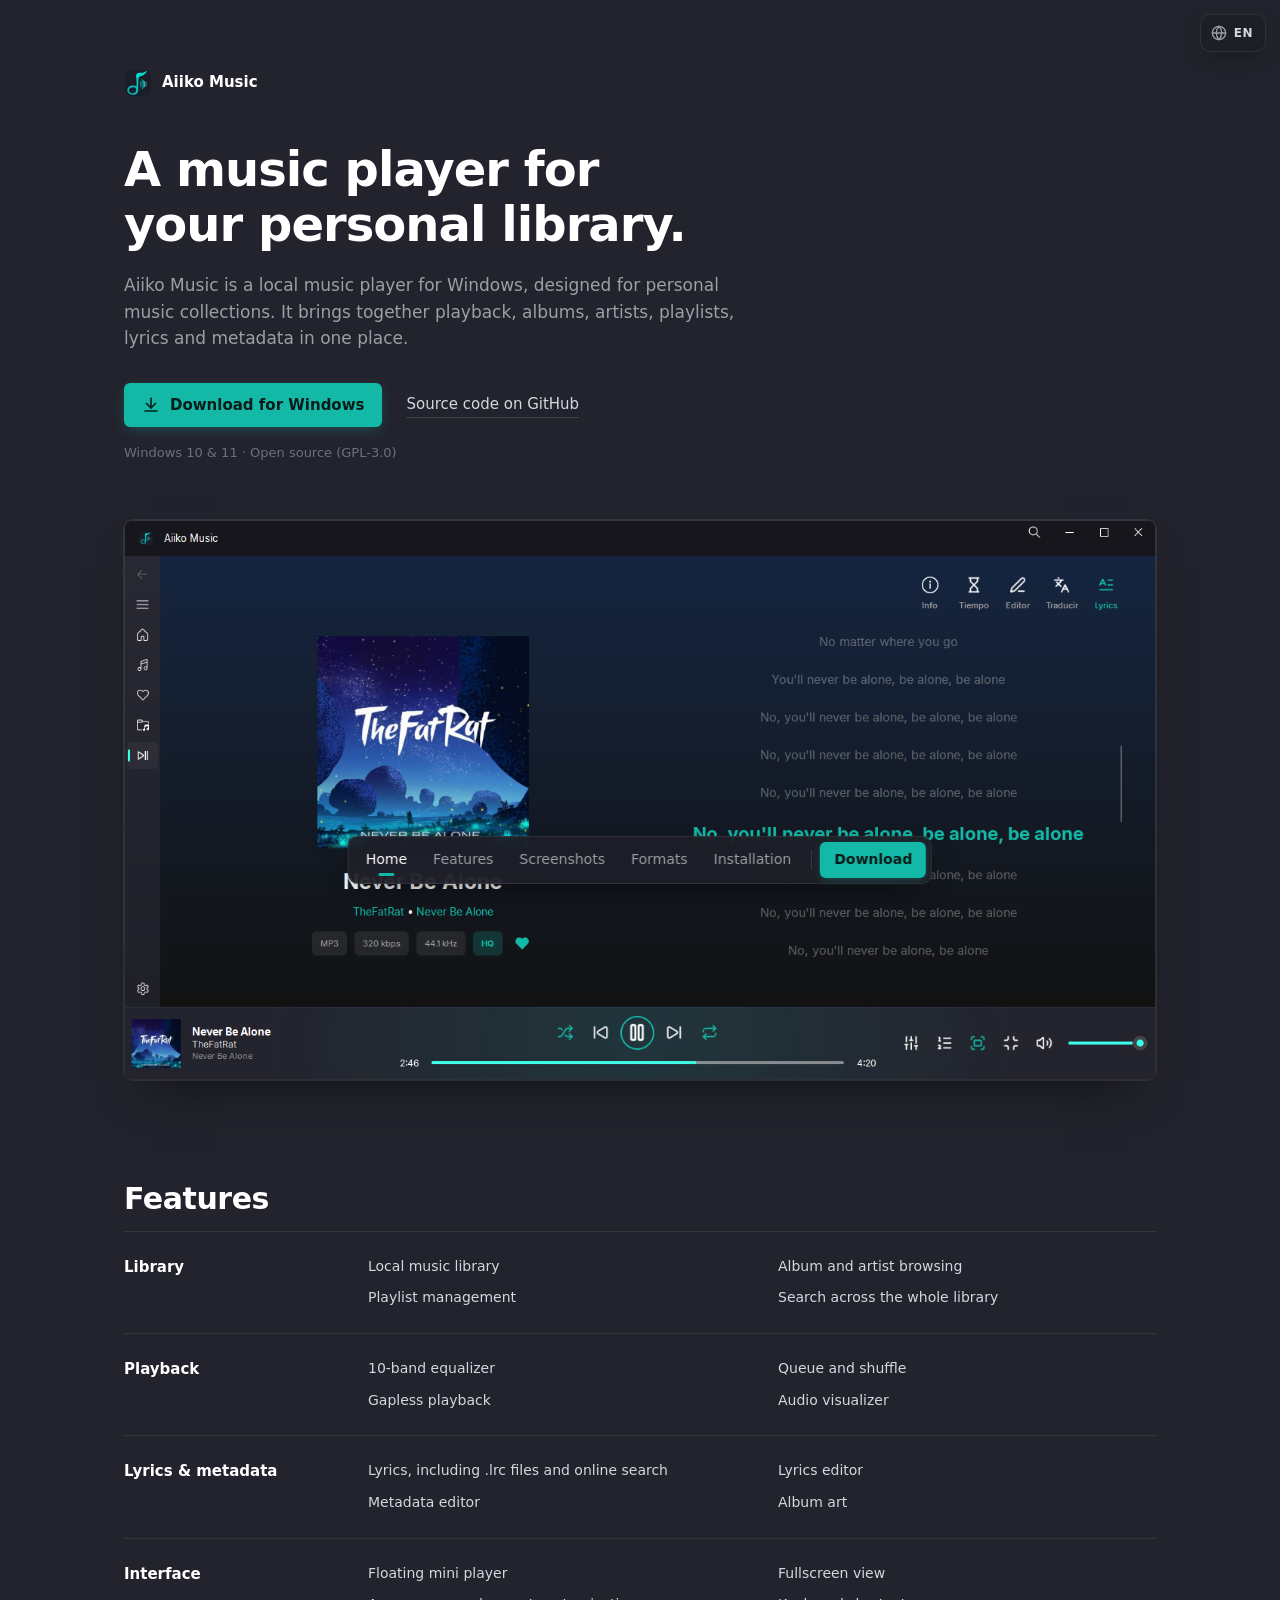
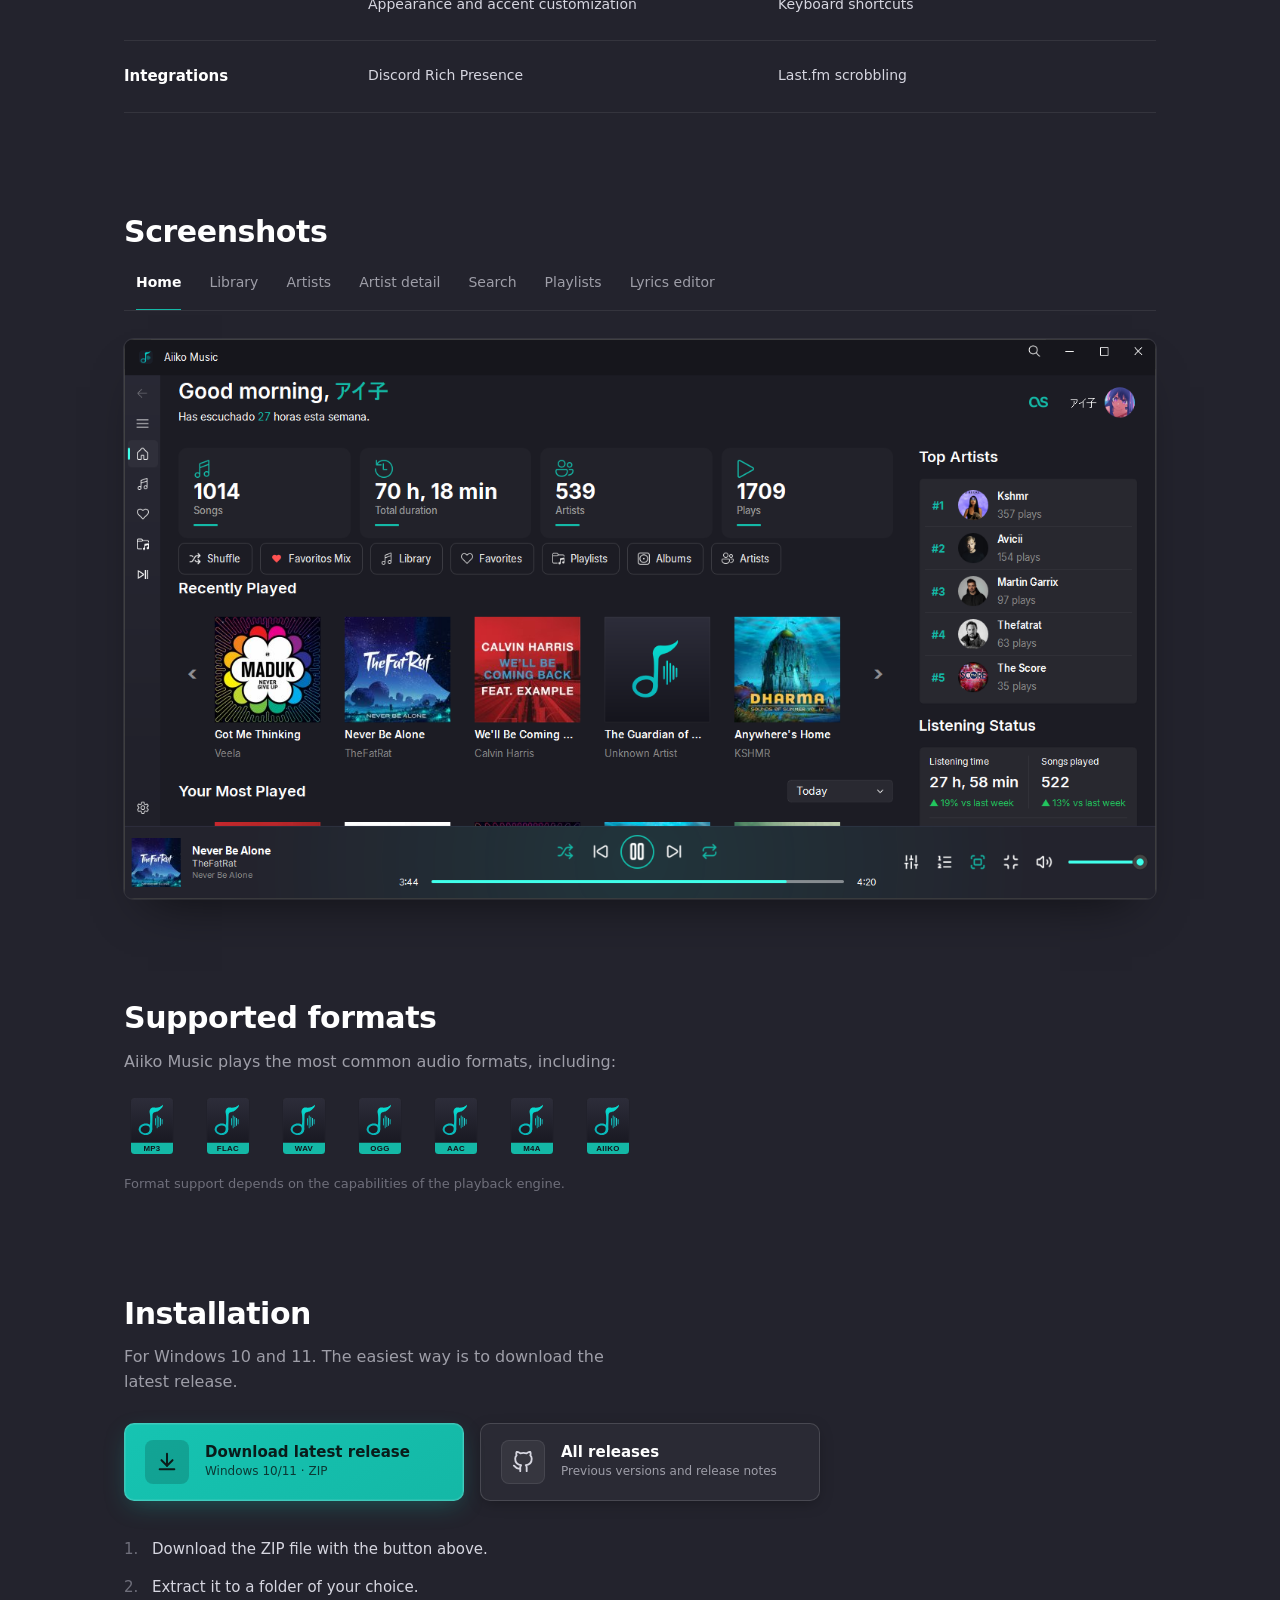
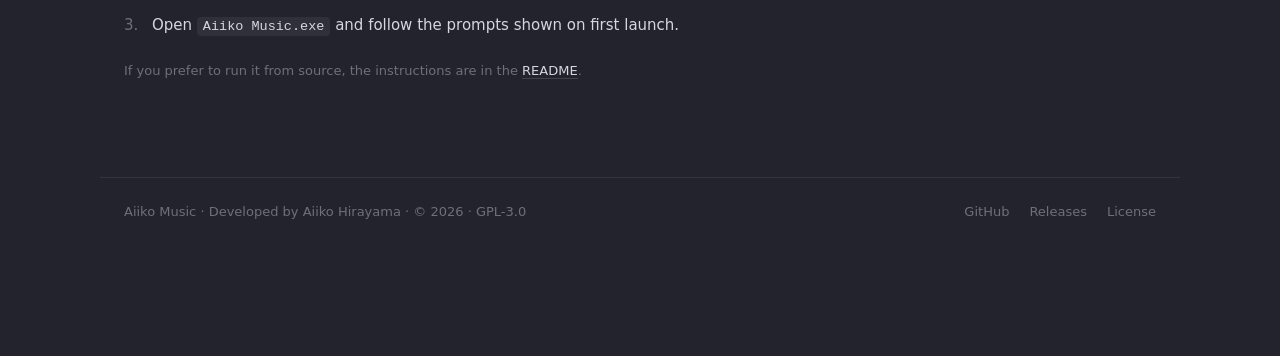
==== commit a1e59da7: "Add files via upload" ====
--- a/index.html
+++ b/index.html
@@ -2,38 +2,87 @@
 <html lang="en">
 <head>
   <meta charset="UTF-8">
-  <meta name="viewport" content="width=device-width, initial-scale=1.0">
+  <meta name="viewport" content="width=device-width, initial-scale=1, viewport-fit=cover">
+  <!-- Metadatos primarios -->
   <title>Aiiko Music — Music player for your personal library</title>
-  <meta name="description" content="Aiiko Music is a local music player for Windows, designed for personal music collections.">
+  <meta name="title" content="Aiiko Music — Music player for your personal library">
+  <meta name="description" content="Aiiko Music is a local music player for Windows, designed for personal music collections. Free and open source.">
   <meta name="theme-color" content="#23232D">
-  <meta property="og:title" content="Aiiko Music">
-  <meta property="og:description" content="A music player for your personal library.">
-  <meta property="og:image" content="images/now_playing.png">
+  <meta name="color-scheme" content="dark">
+
+  <!-- Open Graph / WhatsApp / Telegram / Discord / Facebook -->
+  <meta property="og:type" content="website">
+  <meta property="og:site_name" content="Aiiko Music">
+  <meta property="og:title" content="Aiiko Music — Music player for your personal library">
+  <meta property="og:description" content="A local music player for Windows, designed for personal music collections. Free and open source.">
+  <meta property="og:image" content="https://raw.githubusercontent.com/HirayamaAiiko/Aiiko-Music/main/images/now_playing.png">
+  <meta property="og:image:secure_url" content="https://raw.githubusercontent.com/HirayamaAiiko/Aiiko-Music/main/images/now_playing.png">
+  <meta property="og:image:type" content="image/png">
+  <meta property="og:image:width" content="1366">
+  <meta property="og:image:height" content="742">
+  <meta property="og:image:alt" content="Aiiko Music — Windows Music Player">
+
+  <!-- Twitter / X -->
+  <meta name="twitter:card" content="summary_large_image">
+  <meta name="twitter:title" content="Aiiko Music — Music player for your personal library">
+  <meta name="twitter:description" content="A local music player for Windows, designed for personal music collections. Free and open source.">
+  <meta name="twitter:image" content="https://raw.githubusercontent.com/HirayamaAiiko/Aiiko-Music/main/images/now_playing.png">
+  <meta name="twitter:image:alt" content="Aiiko Music — Windows Music Player">
+
+  <!-- Enlaces de icono e imagen de previsualización -->
+  <link rel="image_src" href="https://raw.githubusercontent.com/HirayamaAiiko/Aiiko-Music/main/images/now_playing.png">
   <link rel="icon" type="image/svg+xml" href="images/logo_full.svg">
   <link rel="stylesheet" href="styles.css">
   <script>document.documentElement.classList.add('js');</script>
 </head>
 <body>
 
-  <main>
+  <!-- Selector de idioma flotante -->
+  <div class="lang-float" id="langFloat">
+    <button type="button" class="lang-toggle" id="langToggle" aria-haspopup="true" aria-expanded="false" aria-controls="langMenu" data-i18n-label="langLabel" aria-label="Language">
+      <svg viewBox="0 0 24 24" fill="none" stroke="currentColor" stroke-width="2" stroke-linecap="round" stroke-linejoin="round" aria-hidden="true">
+        <circle cx="12" cy="12" r="10"/>
+        <path d="M12 2a14.5 14.5 0 0 0 0 20 14.5 14.5 0 0 0 0-20"/>
+        <path d="M2 12h20"/>
+      </svg>
+      <span class="lang-code" id="langCode">EN</span>
+    </button>
+
+    <ul class="lang-menu" id="langMenu" role="menu" aria-labelledby="langToggle">
+      <li role="none">
+        <button type="button" class="lang-option" role="menuitemradio" aria-checked="true" data-lang="en" lang="en">
+          <span>English</span>
+          <svg viewBox="0 0 24 24" fill="none" stroke="currentColor" stroke-width="2.4" stroke-linecap="round" stroke-linejoin="round" aria-hidden="true"><path d="M20 6 9 17l-5-5"/></svg>
+        </button>
+      </li>
+      <li role="none">
+        <button type="button" class="lang-option" role="menuitemradio" aria-checked="false" data-lang="es" lang="es">
+          <span>Español</span>
+          <svg viewBox="0 0 24 24" fill="none" stroke="currentColor" stroke-width="2.4" stroke-linecap="round" stroke-linejoin="round" aria-hidden="true"><path d="M20 6 9 17l-5-5"/></svg>
+        </button>
+      </li>
+      <li role="none">
+        <button type="button" class="lang-option" role="menuitemradio" aria-checked="false" data-lang="ja" lang="ja">
+          <span>日本語</span>
+          <svg viewBox="0 0 24 24" fill="none" stroke="currentColor" stroke-width="2.4" stroke-linecap="round" stroke-linejoin="round" aria-hidden="true"><path d="M20 6 9 17l-5-5"/></svg>
+        </button>
+      </li>
+      <li role="none">
+        <button type="button" class="lang-option" role="menuitemradio" aria-checked="false" data-lang="fr" lang="fr">
+          <span>Français</span>
+          <svg viewBox="0 0 24 24" fill="none" stroke="currentColor" stroke-width="2.4" stroke-linecap="round" stroke-linejoin="round" aria-hidden="true"><path d="M20 6 9 17l-5-5"/></svg>
+        </button>
+      </li>
+    </ul>
+  </div>
+
+  <main id="main">
     <!-- Inicio / Hero -->
     <header class="hero wrap" id="inicio">
       <div class="top-bar" data-reveal>
         <div class="brand">
-          <img src="images/logo_full.svg" alt="Aiiko Music" width="28" height="28">
+          <img src="images/logo_full.svg" alt="" width="28" height="28">
           <span>Aiiko Music</span>
-        </div>
-
-        <div class="lang-switch" role="group" aria-label="Language">
-          <svg class="lucide lucide-globe lang-icon" viewBox="0 0 24 24" width="14" height="14" fill="none" stroke="currentColor" stroke-width="2" stroke-linecap="round" stroke-linejoin="round" aria-hidden="true">
-            <circle cx="12" cy="12" r="10"/>
-            <path d="M12 2a14.5 14.5 0 0 0 0 20 14.5 14.5 0 0 0 0-20"/>
-            <path d="M2 12h20"/>
-          </svg>
-          <button type="button" class="lang-btn" data-lang="en" aria-pressed="true">EN</button>
-          <button type="button" class="lang-btn" data-lang="es" aria-pressed="false">ES</button>
-          <button type="button" class="lang-btn" data-lang="ja" aria-pressed="false">JA</button>
-          <button type="button" class="lang-btn" data-lang="fr" aria-pressed="false">FR</button>
         </div>
       </div>
 
@@ -41,11 +90,11 @@
 
       <p class="lede" data-reveal data-i18n="heroLede">
         Aiiko Music is a local music player for Windows, designed for personal music collections.
-        It brings together playback, albums, artists, playlists, lyrics, and metadata into one cohesive experience.
+        It brings together playback, albums, artists, playlists, lyrics and metadata in one place.
       </p>
 
       <div class="actions" data-reveal>
-        <a class="btn btn-hero" id="heroDownloadBtn" href="https://github.com/HirayamaAiiko/Aiiko-Music/releases" target="_blank" rel="noopener">
+        <a class="btn btn-hero" id="heroDownloadBtn" href="https://github.com/HirayamaAiiko/Aiiko-Music/releases/latest" target="_blank" rel="noopener">
           <svg class="dl-arrow-icon" viewBox="0 0 24 24" fill="none" stroke="currentColor" stroke-width="2.2" stroke-linecap="round" stroke-linejoin="round" aria-hidden="true">
             <path d="M12 3v13"/>
             <path d="m6 10 6 6 6-6"/>
@@ -57,11 +106,13 @@
       </div>
 
       <p class="meta" data-reveal>
-        <span data-i18n="heroMeta">Windows 10 & 11 · Open Source (GPL-3.0)</span><span class="release" data-release hidden></span>
+        <span data-i18n="heroMeta">Windows 10 &amp; 11 · Open source (GPL-3.0)</span><span class="release" data-release hidden></span>
       </p>
 
       <figure class="shot" data-reveal>
-        <img id="heroShot" src="images/now_playing.png" alt="Aiiko Music playback view with synchronized lyrics" width="1366" height="742">
+        <button type="button" class="zoom" data-i18n-label="zoomLabel" aria-label="Enlarge screenshot">
+          <img id="heroShot" src="images/now_playing.png" data-i18n-alt="heroAlt" alt="Aiiko Music now playing view with lyrics" width="1366" height="742" fetchpriority="high" decoding="async">
+        </button>
       </figure>
     </header>
 
@@ -76,33 +127,33 @@
             <li data-i18n="fLibrary1">Local music library</li>
             <li data-i18n="fLibrary2">Album and artist browsing</li>
             <li data-i18n="fLibrary3">Playlist management</li>
-            <li data-i18n="fLibrary4">Full-library search</li>
+            <li data-i18n="fLibrary4">Search across the whole library</li>
           </ul>
         </div>
         <div class="row">
           <h3 data-i18n="catPlaybackTitle">Playback</h3>
           <ul>
             <li data-i18n="fPlayback1">10-band equalizer</li>
-            <li data-i18n="fPlayback2">Queue and shuffle playback</li>
+            <li data-i18n="fPlayback2">Queue and shuffle</li>
             <li data-i18n="fPlayback3">Gapless playback</li>
             <li data-i18n="fPlayback4">Audio visualizer</li>
           </ul>
         </div>
         <div class="row">
-          <h3 data-i18n="catLyricsTitle">Lyrics & metadata</h3>
-          <ul>
-            <li data-i18n="fLyrics1">Synchronized lyrics (.lrc & online search)</li>
-            <li data-i18n="fLyrics2">Built-in lyrics editor</li>
-            <li data-i18n="fLyrics3">Tag and metadata editor</li>
-            <li data-i18n="fLyrics4">Album art support</li>
+          <h3 data-i18n="catLyricsTitle">Lyrics &amp; metadata</h3>
+          <ul>
+            <li data-i18n="fLyrics1">Lyrics, including .lrc files and online search</li>
+            <li data-i18n="fLyrics2">Lyrics editor</li>
+            <li data-i18n="fLyrics3">Metadata editor</li>
+            <li data-i18n="fLyrics4">Album art</li>
           </ul>
         </div>
         <div class="row">
           <h3 data-i18n="catInterfaceTitle">Interface</h3>
           <ul>
             <li data-i18n="fInterface1">Floating mini player</li>
-            <li data-i18n="fInterface2">Fullscreen display mode</li>
-            <li data-i18n="fInterface3">Theme and accent color customization</li>
+            <li data-i18n="fInterface2">Fullscreen view</li>
+            <li data-i18n="fInterface3">Appearance and accent customization</li>
             <li data-i18n="fInterface4">Keyboard shortcuts</li>
           </ul>
         </div>
@@ -120,18 +171,20 @@
     <section class="section wrap" id="capturas">
       <h2 data-reveal data-i18n="shotsTitle">Screenshots</h2>
 
-      <div class="tabs" role="tablist" aria-label="Screenshots" data-reveal>
-        <button class="tab" role="tab" aria-selected="true"  data-src="images/home.png"             data-w="1366" data-h="742" data-i18n="tabHome">Home</button>
-        <button class="tab" role="tab" aria-selected="false" data-src="images/library.png"          data-w="1366" data-h="742" data-i18n="tabLibrary">Library</button>
-        <button class="tab" role="tab" aria-selected="false" data-src="images/artist.png"           data-w="1366" data-h="742" data-i18n="tabArtists">Artists</button>
-        <button class="tab" role="tab" aria-selected="false" data-src="images/artist_detail.png"    data-w="1366" data-h="742" data-i18n="tabArtistDetail">Artist detail</button>
-        <button class="tab" role="tab" aria-selected="false" data-src="images/universal_search.png" data-w="1366" data-h="742" data-i18n="tabSearch">Search</button>
-        <button class="tab" role="tab" aria-selected="false" data-src="images/playlist.png"         data-w="1366" data-h="742" data-i18n="tabPlaylists">Playlists</button>
-        <button class="tab" role="tab" aria-selected="false" data-src="images/lyrics_edit.png"      data-w="1052" data-h="727" data-i18n="tabLyricsEditor">Lyrics editor</button>
-      </div>
-
-      <div class="stage" role="tabpanel" data-reveal>
-        <img id="stageImage" src="images/home.png" alt="Aiiko Music: Home" width="1366" height="742">
+      <div class="tabs" role="tablist" data-i18n-label="shotsTitle" aria-label="Screenshots" data-reveal>
+        <button class="tab" id="tab-home"      role="tab" aria-controls="stagePanel" aria-selected="true"  data-src="images/home.png"             data-w="1366" data-h="742" data-i18n="tabHome">Home</button>
+        <button class="tab" id="tab-library"   role="tab" aria-controls="stagePanel" aria-selected="false" data-src="images/library.png"          data-w="1366" data-h="742" data-i18n="tabLibrary">Library</button>
+        <button class="tab" id="tab-artists"   role="tab" aria-controls="stagePanel" aria-selected="false" data-src="images/artist.png"           data-w="1366" data-h="742" data-i18n="tabArtists">Artists</button>
+        <button class="tab" id="tab-artist"    role="tab" aria-controls="stagePanel" aria-selected="false" data-src="images/artist_detail.png"    data-w="1366" data-h="742" data-i18n="tabArtistDetail">Artist detail</button>
+        <button class="tab" id="tab-search"    role="tab" aria-controls="stagePanel" aria-selected="false" data-src="images/universal_search.png" data-w="1366" data-h="742" data-i18n="tabSearch">Search</button>
+        <button class="tab" id="tab-playlists" role="tab" aria-controls="stagePanel" aria-selected="false" data-src="images/playlist.png"         data-w="1366" data-h="742" data-i18n="tabPlaylists">Playlists</button>
+        <button class="tab" id="tab-lyrics"    role="tab" aria-controls="stagePanel" aria-selected="false" data-src="images/lyrics_edit.png"      data-w="1052" data-h="727" data-i18n="tabLyricsEditor">Lyrics editor</button>
+      </div>
+
+      <div class="stage" id="stagePanel" role="tabpanel" aria-labelledby="tab-home" data-reveal>
+        <button type="button" class="zoom" id="stageZoom" data-i18n-label="zoomLabel" aria-label="Enlarge screenshot">
+          <img id="stageImage" src="images/home.png" alt="Aiiko Music screenshot: Home" width="1366" height="742" loading="lazy" decoding="async">
+        </button>
       </div>
     </section>
 
@@ -141,108 +194,122 @@
       <p class="sub" data-reveal data-i18n="formatsSub">Aiiko Music plays the most common audio formats, including:</p>
 
       <div class="formats" data-reveal>
-        <img src="images/icons/mp3.svg"   alt="MP3"   width="56" height="56">
-        <img src="images/icons/flac.svg"  alt="FLAC"  width="56" height="56">
-        <img src="images/icons/wav.svg"   alt="WAV"   width="56" height="56">
-        <img src="images/icons/ogg.svg"   alt="OGG"   width="56" height="56">
-        <img src="images/icons/acc.svg"   alt="AAC"   width="56" height="56">
-        <img src="images/icons/m4a.svg"   alt="M4A"   width="56" height="56">
-        <img src="images/icons/aiiko.svg" alt="AIIKO" width="56" height="56">
-      </div>
-
-      <p class="note" data-reveal data-i18n="formatsNote">Format support depends on the underlying audio engine capabilities.</p>
+        <img src="images/icons/mp3.svg"   alt="MP3"   width="56" height="56" loading="lazy" decoding="async">
+        <img src="images/icons/flac.svg"  alt="FLAC"  width="56" height="56" loading="lazy" decoding="async">
+        <img src="images/icons/wav.svg"   alt="WAV"   width="56" height="56" loading="lazy" decoding="async">
+        <img src="images/icons/ogg.svg"   alt="OGG"   width="56" height="56" loading="lazy" decoding="async">
+        <img src="images/icons/acc.svg"   alt="AAC"   width="56" height="56" loading="lazy" decoding="async">
+        <img src="images/icons/m4a.svg"   alt="M4A"   width="56" height="56" loading="lazy" decoding="async">
+        <img src="images/icons/aiiko.svg" alt="AIIKO" width="56" height="56" loading="lazy" decoding="async">
+      </div>
+
+      <p class="note" data-reveal data-i18n="formatsNote">Format support depends on the capabilities of the playback engine.</p>
     </section>
 
     <!-- Instalación -->
     <section class="section wrap" id="instalacion">
       <h2 data-reveal data-i18n="installTitle">Installation</h2>
-      <p class="sub" data-reveal data-i18n="installSub">For Windows 10 and 11. Download the latest release package to get started.</p>
+      <p class="sub" data-reveal data-i18n="installSub">For Windows 10 and 11. The easiest way is to download the latest release.</p>
 
       <div class="install-actions" data-reveal>
         <a class="btn-dl btn-dl-primary" id="directDownloadBtn" href="https://github.com/HirayamaAiiko/Aiiko-Music/releases/latest" target="_blank" rel="noopener">
-          <div class="btn-dl-icon" aria-hidden="true">
+          <span class="btn-dl-icon" aria-hidden="true">
             <svg class="dl-arrow-icon" viewBox="0 0 24 24" fill="none" stroke="currentColor" stroke-width="2.2" stroke-linecap="round" stroke-linejoin="round">
               <path d="M12 3v13"/>
               <path d="m6 10 6 6 6-6"/>
               <path d="M4 20h16"/>
             </svg>
-          </div>
-          <div class="btn-dl-content">
-            <span class="btn-dl-title" data-i18n="dlPrimaryTitle">Download Latest Release</span>
-            <span class="btn-dl-desc" id="dlBadge" data-i18n="dlPrimaryDesc">Windows 10/11 (64-bit) · Portable ZIP</span>
-          </div>
+          </span>
+          <span class="btn-dl-content">
+            <span class="btn-dl-title" data-i18n="dlPrimaryTitle">Download latest release</span>
+            <span class="btn-dl-desc" id="dlBadge">Windows 10/11 · ZIP</span>
+          </span>
         </a>
 
         <a class="btn-dl btn-dl-secondary" href="https://github.com/HirayamaAiiko/Aiiko-Music/releases" target="_blank" rel="noopener">
-          <div class="btn-dl-icon" aria-hidden="true">
+          <span class="btn-dl-icon" aria-hidden="true">
             <svg viewBox="0 0 24 24" fill="none" stroke="currentColor" stroke-width="2" stroke-linecap="round" stroke-linejoin="round">
               <path d="M9 19c-5 1.5-5-2.5-7-3m14 6v-3.87a3.37 3.37 0 0 0-.94-2.61c3.14-.35 6.44-1.54 6.44-7A5.44 5.44 0 0 0 20 4.77 5.07 5.07 0 0 0 19.91 1S18.73.65 16 2.48a13.38 13.38 0 0 0-7 0C6.27.65 5.09 1 5.09 1A5.07 5.07 0 0 0 5 4.77a5.44 5.44 0 0 0-1.5 3.78c0 5.42 3.3 6.61 6.44 7A3.37 3.37 0 0 0 9 18.13V22"/>
             </svg>
-          </div>
-          <div class="btn-dl-content">
-            <span class="btn-dl-title" data-i18n="dlSecondaryTitle">All Releases</span>
-            <span class="btn-dl-desc" data-i18n="dlSecondaryDesc">GitHub Releases & Changelog</span>
-          </div>
+          </span>
+          <span class="btn-dl-content">
+            <span class="btn-dl-title" data-i18n="dlSecondaryTitle">All releases</span>
+            <span class="btn-dl-desc" data-i18n="dlSecondaryDesc">Previous versions and release notes</span>
+          </span>
         </a>
       </div>
 
       <ol class="steps" data-reveal>
-        <li data-i18n="step1">Download the ZIP package using the button above.</li>
-        <li data-i18n="step2">Extract the files to your preferred folder.</li>
-        <li data-i18n="step3">Launch <code>Aiiko Music.exe</code> and follow the initial setup prompts.</li>
+        <li data-i18n="step1">Download the ZIP file with the button above.</li>
+        <li data-i18n="step2">Extract it to a folder of your choice.</li>
+        <li data-i18n="step3">Open <code>Aiiko Music.exe</code> and follow the prompts shown on first launch.</li>
       </ol>
 
       <p class="note" data-reveal>
-        <span data-i18n="sourceNote">If you prefer running or building from source code, instructions are available in the</span>
-        <a class="inline" href="https://github.com/HirayamaAiiko/Aiiko-Music#readme" target="_blank" rel="noopener">README</a>.
+        <span data-i18n="sourceNote">If you prefer to run it from source, the instructions are in the</span>
+        <a class="inline" href="https://github.com/HirayamaAiiko/Aiiko-Music#readme" target="_blank" rel="noopener">README</a><span data-i18n="sourceNoteAfter">.</span>
       </p>
     </section>
   </main>
 
   <footer class="footer wrap">
-    <span data-i18n="footerCredit">Aiiko Music · Developed by Aiiko Hirayama · © 2026 · GPL-3.0 License</span>
-    <nav aria-label="Project links">
+    <span data-i18n="footerCredit">Aiiko Music · Developed by Aiiko Hirayama · © 2026 · GPL-3.0</span>
+    <nav data-i18n-label="footerNav" aria-label="Project links">
       <a href="https://github.com/HirayamaAiiko/Aiiko-Music" target="_blank" rel="noopener">GitHub</a>
       <a href="https://github.com/HirayamaAiiko/Aiiko-Music/releases" target="_blank" rel="noopener">Releases</a>
       <a href="https://github.com/HirayamaAiiko/Aiiko-Music/blob/main/LICENSE" target="_blank" rel="noopener" data-i18n="footerLicense">License</a>
     </nav>
   </footer>
 
-  <!-- Dock de navegación flotante adaptativo con todos los accesos -->
-  <nav class="dock" aria-label="Navigation">
+  <!-- Dock de navegación: texto en escritorio, barra de iconos en móvil -->
+  <nav class="dock" data-i18n-label="dockLabel" aria-label="Sections">
     <div class="dock-links">
-      <a class="dock-link" href="#inicio" data-target="inicio" data-i18n="navHome">Home</a>
-      <a class="dock-link" href="#funciones" data-target="funciones" data-i18n="navFeatures">Features</a>
-      <a class="dock-link" href="#capturas" data-target="capturas" data-i18n="navScreenshots">Screenshots</a>
-      <a class="dock-link" href="#formatos" data-target="formatos" data-i18n="navFormats">Formats</a>
-      <a class="dock-link" href="#instalacion" data-target="instalacion" data-i18n="navInstall">Installation</a>
+      <a class="dock-link" href="#inicio" data-target="inicio">
+        <svg class="dock-icon" viewBox="0 0 24 24" fill="none" stroke="currentColor" stroke-width="2" stroke-linecap="round" stroke-linejoin="round" aria-hidden="true"><path d="M15 21v-8a1 1 0 0 0-1-1h-4a1 1 0 0 0-1 1v8"/><path d="M3 10a2 2 0 0 1 .709-1.528l7-5.999a2 2 0 0 1 2.582 0l7 5.999A2 2 0 0 1 21 10v9a2 2 0 0 1-2 2H5a2 2 0 0 1-2-2z"/></svg>
+        <span class="dock-label" data-i18n="navHome">Home</span>
+        <span class="dock-label-short" data-i18n="navHomeShort">Home</span>
+      </a>
+      <a class="dock-link" href="#funciones" data-target="funciones">
+        <svg class="dock-icon" viewBox="0 0 24 24" fill="none" stroke="currentColor" stroke-width="2" stroke-linecap="round" stroke-linejoin="round" aria-hidden="true"><path d="M21 15V6"/><path d="M18.5 18a2.5 2.5 0 1 0 0-5 2.5 2.5 0 0 0 0 5Z"/><path d="M12 12H3"/><path d="M16 6H3"/><path d="M12 18H3"/></svg>
+        <span class="dock-label" data-i18n="navFeatures">Features</span>
+        <span class="dock-label-short" data-i18n="navFeaturesShort">Features</span>
+      </a>
+      <a class="dock-link" href="#capturas" data-target="capturas">
+        <svg class="dock-icon" viewBox="0 0 24 24" fill="none" stroke="currentColor" stroke-width="2" stroke-linecap="round" stroke-linejoin="round" aria-hidden="true"><rect width="18" height="18" x="3" y="3" rx="2" ry="2"/><circle cx="9" cy="9" r="2"/><path d="m21 15-3.086-3.086a2 2 0 0 0-2.828 0L6 21"/></svg>
+        <span class="dock-label" data-i18n="navScreenshots">Screenshots</span>
+        <span class="dock-label-short" data-i18n="navScreenshotsShort">Screens</span>
+      </a>
+      <a class="dock-link" href="#formatos" data-target="formatos">
+        <svg class="dock-icon" viewBox="0 0 24 24" fill="none" stroke="currentColor" stroke-width="2" stroke-linecap="round" stroke-linejoin="round" aria-hidden="true"><path d="M2 10v3"/><path d="M6 6v11"/><path d="M10 3v18"/><path d="M14 8v7"/><path d="M18 5v13"/><path d="M22 10v3"/></svg>
+        <span class="dock-label" data-i18n="navFormats">Formats</span>
+        <span class="dock-label-short" data-i18n="navFormatsShort">Formats</span>
+      </a>
+      <a class="dock-link" href="#instalacion" data-target="instalacion">
+        <svg class="dock-icon" viewBox="0 0 24 24" fill="none" stroke="currentColor" stroke-width="2" stroke-linecap="round" stroke-linejoin="round" aria-hidden="true"><path d="M11 21.73a2 2 0 0 0 2 0l7-4A2 2 0 0 0 21 16V8a2 2 0 0 0-1-1.73l-7-4a2 2 0 0 0-2 0l-7 4A2 2 0 0 0 3 8v8a2 2 0 0 0 1 1.73z"/><path d="M12 22V12"/><path d="m3.3 7 7.3 4.14a1 1 0 0 0 .8 0L20.7 7"/><path d="m7.5 4.27 9 5.15"/></svg>
+        <span class="dock-label" data-i18n="navInstall">Installation</span>
+        <span class="dock-label-short" data-i18n="navInstallShort">Install</span>
+      </a>
       <span class="dock-indicator" aria-hidden="true"></span>
     </div>
 
-    <span class="dock-sep dock-sep-lang" aria-hidden="true"></span>
-
-    <!-- Selector completo de escritorio -->
-    <div class="dock-lang" role="group" aria-label="Language selector">
-      <button type="button" class="dock-lang-btn" data-lang="en" aria-pressed="true">EN</button>
-      <button type="button" class="dock-lang-btn" data-lang="es" aria-pressed="false">ES</button>
-      <button type="button" class="dock-lang-btn" data-lang="ja" aria-pressed="false">JA</button>
-      <button type="button" class="dock-lang-btn" data-lang="fr" aria-pressed="false">FR</button>
+    <span class="dock-sep" aria-hidden="true"></span>
+
+    <a class="dock-cta" href="#instalacion">
+      <svg class="dock-icon" viewBox="0 0 24 24" fill="none" stroke="currentColor" stroke-width="2" stroke-linecap="round" stroke-linejoin="round" aria-hidden="true"><path d="M12 15V3"/><path d="M21 15v4a2 2 0 0 1-2 2H5a2 2 0 0 1-2-2v-4"/><path d="m7 10 5 5 5-5"/></svg>
+      <span class="dock-label" data-i18n="navDownload">Download</span>
+      <span class="dock-label-short" data-i18n="navDownloadShort">Download</span>
+    </a>
+  </nav>
+
+  <!-- Visor de capturas a tamaño completo -->
+  <dialog class="lightbox" id="lightbox" data-i18n-label="shotsTitle" aria-label="Screenshots">
+    <button type="button" class="lightbox-close" data-i18n-label="closeLabel" aria-label="Close">
+      <svg viewBox="0 0 24 24" fill="none" stroke="currentColor" stroke-width="2" stroke-linecap="round" stroke-linejoin="round" aria-hidden="true"><path d="M18 6 6 18"/><path d="m6 6 12 12"/></svg>
+    </button>
+    <div class="lightbox-scroll">
+      <img id="lightboxImg" src="data:," alt="">
     </div>
-
-    <!-- Botón compacto de idioma en móvil con icono Lucide Globe oficial (sin emojis) -->
-    <button type="button" class="dock-lang-mobile" id="dockLangMobile" aria-label="Change language">
-      <svg class="lucide lucide-globe" viewBox="0 0 24 24" width="14" height="14" fill="none" stroke="currentColor" stroke-width="2" stroke-linecap="round" stroke-linejoin="round" aria-hidden="true">
-        <circle cx="12" cy="12" r="10"/>
-        <path d="M12 2a14.5 14.5 0 0 0 0 20 14.5 14.5 0 0 0 0-20"/>
-        <path d="M2 12h20"/>
-      </svg>
-      <span class="dock-lang-current" id="dockLangCurrent">EN</span>
-    </button>
-
-    <span class="dock-sep dock-sep-cta" aria-hidden="true"></span>
-
-    <a class="dock-cta" href="#instalacion" data-i18n="navDownload">Download</a>
-  </nav>
+  </dialog>
 
   <script src="main.js"></script>
 </body>
--- a/styles.css
+++ b/styles.css
@@ -4,11 +4,11 @@
 
 :root {
   --bg: #23232D;
-  --bg-card: rgba(255, 255, 255, 0.03);
-  --bg-card-hover: rgba(255, 255, 255, 0.05);
+  --surface: rgba(30, 30, 39, 0.9);
 
   --accent: #14B8A6;
   --accent-hover: #0D9488;
+  --accent-soft: rgba(20, 184, 166, 0.12);
   --accent-glow: rgba(20, 184, 166, 0.35);
   --on-accent: #0A1C1A;
 
@@ -26,6 +26,14 @@
 
   --wrap: 1080px;
   --ease: cubic-bezier(0.16, 1, 0.3, 1);
+
+  /* Segoe para latín; Yu Gothic / Hiragino / Noto para japonés */
+  --font-text: "Segoe UI Variable Text", "Segoe UI", "Yu Gothic UI", "Meiryo UI", "Hiragino Sans", "Noto Sans JP", system-ui, -apple-system, sans-serif;
+  --font-display: "Segoe UI Variable Display", "Segoe UI", "Yu Gothic UI", "Meiryo UI", "Hiragino Sans", "Noto Sans JP", system-ui, -apple-system, sans-serif;
+
+  --safe-top: env(safe-area-inset-top, 0px);
+  --safe-right: env(safe-area-inset-right, 0px);
+  --safe-bottom: env(safe-area-inset-bottom, 0px);
 }
 
 /* ---------- Reset y base ---------- */
@@ -39,30 +47,38 @@
 html {
   background-color: var(--bg);
   color: var(--text);
-  font-family: "Segoe UI Variable Text", "Segoe UI", system-ui, -apple-system, sans-serif;
+  font-family: var(--font-text);
   font-size: 16px;
   line-height: 1.55;
   -webkit-font-smoothing: antialiased;
   -moz-osx-font-smoothing: grayscale;
+  -webkit-text-size-adjust: 100%;
+  text-size-adjust: 100%;
+  -webkit-tap-highlight-color: transparent;
   scroll-behavior: smooth;
   scroll-padding-top: 32px;
   overflow-x: hidden;
-  width: 100%;
+}
+
+/* Sin scroll de fondo mientras el visor está abierto */
+html:has(.lightbox[open]) {
+  overflow: hidden;
 }
 
 body {
   min-height: 100vh;
-  padding-bottom: calc(110px + env(safe-area-inset-bottom, 0px));
-  background-color: var(--bg);
-  color: var(--text);
+  padding-bottom: calc(110px + var(--safe-bottom));
   overflow-x: hidden;
-  width: 100%;
-  position: relative;
 }
 
 a {
   color: inherit;
   text-decoration: none;
+}
+
+button {
+  font: inherit;
+  color: inherit;
 }
 
 img {
@@ -79,6 +95,18 @@
   white-space: nowrap;
 }
 
+::selection {
+  background: rgba(20, 184, 166, 0.35);
+  color: var(--text-strong);
+}
+
+/* Foco visible solo con teclado */
+:focus-visible {
+  outline: 2px solid var(--accent);
+  outline-offset: 2px;
+  border-radius: 4px;
+}
+
 .wrap {
   width: 100%;
   max-width: var(--wrap);
@@ -86,16 +114,138 @@
   margin-right: auto;
   padding-left: 24px;
   padding-right: 24px;
-  box-sizing: border-box;
-}
-
-/* ---------- Top bar & selector de idioma ---------- */
+}
+
+/* ---------- Selector de idioma flotante ---------- */
+
+.lang-float {
+  position: fixed;
+  top: calc(14px + var(--safe-top));
+  right: calc(14px + var(--safe-right));
+  z-index: 110;
+}
+
+.lang-toggle {
+  display: inline-flex;
+  align-items: center;
+  gap: 7px;
+  height: 38px;
+  padding: 0 12px 0 10px;
+  font-size: 12px;
+  font-weight: 600;
+  letter-spacing: 0.04em;
+  color: var(--text);
+  background: var(--surface);
+  -webkit-backdrop-filter: blur(20px) saturate(140%);
+  backdrop-filter: blur(20px) saturate(140%);
+  border: 1px solid var(--line);
+  border-radius: var(--radius);
+  box-shadow: 0 8px 24px -10px rgba(0, 0, 0, 0.6);
+  cursor: pointer;
+  transition: color 0.15s ease, border-color 0.15s ease;
+}
+
+.lang-toggle svg {
+  width: 16px;
+  height: 16px;
+  color: var(--muted);
+  transition: color 0.15s ease, transform 0.6s var(--ease);
+}
+
+.lang-toggle:hover {
+  color: var(--text-strong);
+  border-color: var(--line-strong);
+}
+
+.lang-toggle[aria-expanded="true"] {
+  color: var(--text-strong);
+  border-color: rgba(20, 184, 166, 0.45);
+}
+
+.lang-toggle[aria-expanded="true"] svg {
+  color: var(--accent);
+  transform: rotate(-35deg);
+}
+
+.lang-menu {
+  position: absolute;
+  top: calc(100% + 8px);
+  right: 0;
+  min-width: 172px;
+  padding: 4px;
+  list-style: none;
+  background: rgba(30, 30, 39, 0.96);
+  -webkit-backdrop-filter: blur(20px) saturate(140%);
+  backdrop-filter: blur(20px) saturate(140%);
+  border: 1px solid var(--line);
+  border-radius: var(--radius);
+  box-shadow: 0 18px 40px -12px rgba(0, 0, 0, 0.7);
+  transform-origin: top right;
+  opacity: 0;
+  visibility: hidden;
+  transform: translateY(-6px) scale(0.97);
+  transition: opacity 0.16s ease, transform 0.22s var(--ease), visibility 0s linear 0.22s;
+}
+
+.lang-float.is-open .lang-menu {
+  opacity: 1;
+  visibility: visible;
+  transform: none;
+  transition-delay: 0s;
+}
+
+.lang-option {
+  display: flex;
+  align-items: center;
+  justify-content: space-between;
+  gap: 16px;
+  width: 100%;
+  padding: 9px 10px;
+  font-size: 14px;
+  text-align: left;
+  color: var(--text);
+  background: transparent;
+  border: 0;
+  border-radius: var(--radius-sm);
+  cursor: pointer;
+  transition: background-color 0.12s ease, color 0.12s ease;
+}
+
+.lang-option:hover,
+.lang-option:focus-visible {
+  color: var(--text-strong);
+  background: rgba(255, 255, 255, 0.06);
+  outline: none;
+}
+
+.lang-option svg {
+  width: 16px;
+  height: 16px;
+  color: var(--accent);
+  opacity: 0;
+  transform: scale(0.6);
+  transition: opacity 0.15s ease, transform 0.25s var(--ease);
+}
+
+.lang-option[aria-checked="true"] {
+  color: var(--text-strong);
+}
+
+.lang-option[aria-checked="true"] svg {
+  opacity: 1;
+  transform: none;
+}
+
+/* ---------- Hero ---------- */
+
+.hero {
+  padding-top: 64px;
+}
 
 .top-bar {
   display: flex;
-  justify-content: space-between;
   align-items: center;
-  gap: 16px;
+  min-height: 38px;
   margin-bottom: 40px;
 }
 
@@ -106,7 +256,6 @@
   font-weight: 600;
   font-size: 15px;
   color: var(--text-strong);
-  flex-shrink: 0;
 }
 
 .brand img {
@@ -115,62 +264,16 @@
   border-radius: 6px;
 }
 
-.lang-switch {
-  display: inline-flex;
-  align-items: center;
-  gap: 3px;
-  background: rgba(255, 255, 255, 0.04);
-  border: 1px solid var(--line);
-  border-radius: 8px;
-  padding: 2px 4px 2px 2px;
-  flex-shrink: 0;
-}
-
-.lang-icon {
-  margin-left: 6px;
-  margin-right: 2px;
-  color: var(--muted);
-  flex-shrink: 0;
-}
-
-.lang-btn {
-  padding: 4px 10px;
-  font-size: 12px;
-  font-weight: 600;
-  color: var(--muted);
-  background: transparent;
-  border: none;
-  border-radius: 6px;
-  cursor: pointer;
-  transition: all 0.15s ease;
-}
-
-.lang-btn:hover {
-  color: var(--text-strong);
-  background: rgba(255, 255, 255, 0.06);
-}
-
-.lang-btn[aria-pressed="true"] {
-  color: var(--on-accent);
-  background: var(--accent);
-}
-
-/* ---------- Hero ---------- */
-
-.hero {
-  padding-top: 64px;
-}
-
 h1 {
-  font-family: "Segoe UI Variable Display", "Segoe UI", system-ui, -apple-system, sans-serif;
+  font-family: var(--font-display);
   font-size: clamp(2rem, 4.4vw, 3rem);
   font-weight: 600;
   line-height: 1.15;
   letter-spacing: -0.02em;
   color: var(--text-strong);
-  max-width: 18ch;
+  max-width: 20ch;
   margin-bottom: 20px;
-  word-break: normal;
+  text-wrap: balance;
   overflow-wrap: break-word;
 }
 
@@ -179,6 +282,7 @@
   color: var(--muted);
   max-width: 58ch;
   margin-bottom: 32px;
+  text-wrap: pretty;
 }
 
 .actions {
@@ -219,7 +323,7 @@
   transform: translateY(0) scale(0.985);
 }
 
-/* Micro-animación de flecha deslizante elegante */
+/* Micro-animación de la flecha de descarga */
 @keyframes dl-glide {
   0%, 100% { transform: translateY(0); }
   50% { transform: translateY(3px); }
@@ -253,16 +357,29 @@
   content: " · ";
 }
 
-.shot {
+/* ---------- Capturas ampliables ---------- */
+
+.zoom {
+  display: block;
   width: 100%;
-}
-
-.shot img {
+  padding: 0;
+  background: none;
+  border: 0;
+  border-radius: var(--radius);
+  cursor: zoom-in;
+}
+
+.zoom img {
   display: block;
   width: 100%;
   height: auto;
   border-radius: var(--radius);
   box-shadow: 0 0 0 1px var(--line), 0 24px 48px -24px rgba(0, 0, 0, 0.6);
+  transition: box-shadow 0.3s ease, opacity 0.2s ease;
+}
+
+.zoom:hover img {
+  box-shadow: 0 0 0 1px var(--line-strong), 0 28px 56px -24px rgba(0, 0, 0, 0.75);
 }
 
 /* ---------- Secciones ---------- */
@@ -272,29 +389,33 @@
 }
 
 h2 {
-  font-family: "Segoe UI Variable Display", "Segoe UI", system-ui, -apple-system, sans-serif;
+  font-family: var(--font-display);
   font-size: clamp(1.4rem, 2.5vw, 1.875rem);
   font-weight: 600;
   letter-spacing: -0.015em;
   color: var(--text-strong);
   margin-bottom: 8px;
+  text-wrap: balance;
 }
 
 .sub {
   color: var(--muted);
   max-width: 58ch;
   margin-bottom: 24px;
+  text-wrap: pretty;
 }
 
 .note {
   font-size: 13px;
   color: var(--dim);
   margin-top: 20px;
+  text-wrap: pretty;
 }
 
 a.inline {
   color: var(--text);
   border-bottom: 1px solid var(--line-strong);
+  transition: color 0.15s ease, border-color 0.15s ease;
 }
 
 a.inline:hover {
@@ -302,7 +423,7 @@
   border-color: var(--accent);
 }
 
-/* ---------- Filas de funciones con alineación tabular estricta ---------- */
+/* ---------- Filas de funciones ---------- */
 
 .rows {
   display: grid;
@@ -324,7 +445,7 @@
   color: var(--text-strong);
 }
 
-/* Cuadrícula de 2 columnas consistente: todos los ítems de columna 2 se alinean perfectamente */
+/* Dos columnas fijas: todas las filas comparten la misma rejilla */
 .row ul {
   list-style: none;
   display: grid;
@@ -356,17 +477,16 @@
 
 .tab {
   position: relative;
+  flex-shrink: 0;
+  padding: 8px 12px;
+  font-size: 14px;
+  font-weight: 500;
+  color: var(--muted);
   background: transparent;
   border: none;
-  color: var(--muted);
-  font-family: inherit;
-  font-size: 14px;
-  font-weight: 500;
-  padding: 8px 12px;
   border-radius: var(--radius-sm);
+  white-space: nowrap;
   cursor: pointer;
-  white-space: nowrap;
-  flex-shrink: 0;
   transition: color 0.15s ease, background-color 0.15s ease;
 }
 
@@ -380,7 +500,7 @@
   font-weight: 600;
 }
 
-.tab[aria-selected="true"]::after {
+.tab::after {
   content: "";
   position: absolute;
   left: 12px;
@@ -388,24 +508,23 @@
   bottom: -9px;
   height: 2px;
   background: var(--accent);
+  transform: scaleX(0);
+  transition: transform 0.3s var(--ease);
+}
+
+.tab[aria-selected="true"]::after {
+  transform: scaleX(1);
 }
 
 .stage {
+  display: flex;
+  justify-content: center;
   margin-top: 28px;
-  width: 100%;
-  display: flex;
-  align-items: center;
-  justify-content: center;
-}
-
-.stage img {
-  display: block;
-  width: 100%;
-  max-width: 100%;
-  height: auto;
-  border-radius: var(--radius);
-  box-shadow: 0 0 0 1px var(--line), 0 24px 48px -24px rgba(0, 0, 0, 0.6);
-  transition: opacity 0.2s ease;
+}
+
+/* El ancho del botón lo ajusta main.js para capturas con otra proporción */
+.stage .zoom {
+  transition: width 0.3s var(--ease);
 }
 
 .stage img.is-loading {
@@ -426,28 +545,25 @@
   height: 56px;
 }
 
-/* ---------- Instalación & Botones de descarga ---------- */
+/* ---------- Instalación y botones de descarga ---------- */
 
 .install-actions {
   display: grid;
   grid-template-columns: repeat(auto-fit, minmax(280px, 340px));
   gap: 16px;
   margin: 28px 0 36px;
-  max-width: 720px;
 }
 
 .btn-dl {
+  position: relative;
   display: flex;
   align-items: center;
   gap: 16px;
+  width: 100%;
   padding: 16px 20px;
   border-radius: var(--radius);
-  text-decoration: none;
-  position: relative;
   overflow: hidden;
-  box-sizing: border-box;
-  width: 100%;
-  transition: transform 0.22s var(--ease), box-shadow 0.22s ease, border-color 0.2s ease, background 0.2s ease;
+  transition: transform 0.22s var(--ease), box-shadow 0.22s ease, border-color 0.2s ease, background-color 0.2s ease;
 }
 
 .btn-dl-primary {
@@ -457,7 +573,7 @@
   box-shadow: 0 8px 24px -6px var(--accent-glow), 0 0 0 1px rgba(255, 255, 255, 0.08) inset;
 }
 
-/* Destello sutil en el botón primario al pasar el cursor */
+/* Destello sutil al pasar el cursor */
 .btn-dl-primary::after {
   content: "";
   position: absolute;
@@ -482,15 +598,12 @@
 
 .btn-dl-primary:active {
   transform: translateY(0) scale(0.985);
-  box-shadow: 0 4px 12px -2px rgba(20, 184, 166, 0.4);
 }
 
 .btn-dl-secondary {
   background: rgba(255, 255, 255, 0.035);
   color: var(--text-strong);
   border: 1px solid var(--line-strong);
-  -webkit-backdrop-filter: blur(8px);
-  backdrop-filter: blur(8px);
   box-shadow: 0 4px 16px -4px rgba(0, 0, 0, 0.35);
 }
 
@@ -506,18 +619,17 @@
 }
 
 .btn-dl-icon {
+  display: flex;
+  align-items: center;
+  justify-content: center;
+  flex-shrink: 0;
   width: 44px;
   height: 44px;
   border-radius: 8px;
-  display: flex;
-  align-items: center;
-  justify-content: center;
-  flex-shrink: 0;
 }
 
 .btn-dl-primary .btn-dl-icon {
   background: rgba(0, 0, 0, 0.16);
-  color: var(--on-accent);
 }
 
 .btn-dl-secondary .btn-dl-icon {
@@ -535,7 +647,7 @@
   display: flex;
   flex-direction: column;
   gap: 2px;
-  text-align: left;
+  min-width: 0;
 }
 
 .btn-dl-title {
@@ -546,33 +658,33 @@
 
 .btn-dl-desc {
   font-size: 12px;
+  line-height: 1.3;
   opacity: 0.82;
-  line-height: 1.25;
 }
 
 .btn-dl-secondary .btn-dl-desc {
   color: var(--muted);
-}
-
-/* Pasos de instalación con flujo de texto continuo */
+  opacity: 1;
+}
+
+/* Pasos con flujo de texto continuo (sin grid: evita columnas rotas en japonés) */
 .steps {
   list-style: none;
   counter-reset: step;
   display: flex;
   flex-direction: column;
   gap: 14px;
+  max-width: 64ch;
   margin-bottom: 24px;
-  max-width: 64ch;
 }
 
 .steps li {
   counter-increment: step;
   position: relative;
   padding-left: 28px;
+  font-size: 15px;
+  line-height: 1.6;
   color: var(--text);
-  line-height: 1.6;
-  font-size: 15px;
-  word-break: normal;
   overflow-wrap: break-word;
 }
 
@@ -581,10 +693,9 @@
   position: absolute;
   left: 0;
   top: 0;
-  width: 22px;
   color: var(--dim);
+  font-weight: 500;
   font-variant-numeric: tabular-nums;
-  font-weight: 500;
 }
 
 /* ---------- Pie ---------- */
@@ -605,6 +716,7 @@
 
 .footer nav {
   display: flex;
+  flex-wrap: wrap;
   gap: 20px;
 }
 
@@ -616,27 +728,25 @@
   color: var(--text);
 }
 
-/* ---------- Dock de navegación flotante adaptativo ---------- */
+/* ---------- Dock (escritorio: texto) ---------- */
 
 .dock {
   position: fixed;
   left: 50%;
-  bottom: calc(12px + env(safe-area-inset-bottom, 0px));
-  transform: translateX(-50%);
+  bottom: calc(16px + var(--safe-bottom));
   z-index: 100;
   display: flex;
   align-items: center;
   gap: 4px;
-  width: max-content;
   max-width: calc(100vw - 16px);
-  box-sizing: border-box;
   padding: 5px;
-  background: rgba(30, 30, 39, 0.9);
+  background: var(--surface);
   -webkit-backdrop-filter: blur(20px) saturate(140%);
   backdrop-filter: blur(20px) saturate(140%);
   border: 1px solid var(--line);
-  border-radius: 10px;
+  border-radius: var(--radius);
   box-shadow: 0 10px 30px -10px rgba(0, 0, 0, 0.6);
+  transform: translateX(-50%);
 }
 
 .dock-links {
@@ -644,11 +754,9 @@
   display: flex;
   align-items: center;
   gap: 2px;
+  min-width: 0;
   overflow-x: auto;
   scrollbar-width: none;
-  -webkit-overflow-scrolling: touch;
-  flex-shrink: 1;
-  min-width: 0;
 }
 
 .dock-links::-webkit-scrollbar {
@@ -656,12 +764,12 @@
 }
 
 .dock-link {
+  flex-shrink: 0;
   padding: 7px 12px;
   font-size: 14px;
   color: var(--muted);
   border-radius: var(--radius-sm);
   white-space: nowrap;
-  flex-shrink: 0;
   transition: color 0.15s ease, background-color 0.15s ease;
 }
 
@@ -672,6 +780,12 @@
 
 .dock-link[aria-current="true"] {
   color: var(--text-strong);
+}
+
+/* Iconos y etiquetas cortas solo en móvil */
+.dock-icon,
+.dock-label-short {
+  display: none;
 }
 
 .dock-indicator {
@@ -683,8 +797,8 @@
   border-radius: 2px;
   background: var(--accent);
   opacity: 0;
+  pointer-events: none;
   transition: transform 0.35s var(--ease), opacity 0.2s ease;
-  pointer-events: none;
 }
 
 .dock-indicator.is-ready {
@@ -692,82 +806,15 @@
 }
 
 .dock-sep {
+  flex-shrink: 0;
   width: 1px;
   height: 20px;
-  margin: 0 3px;
+  margin: 0 4px;
   background: var(--line-strong);
+}
+
+.dock-cta {
   flex-shrink: 0;
-}
-
-.dock-lang {
-  display: flex;
-  align-items: center;
-  gap: 2px;
-  background: rgba(0, 0, 0, 0.22);
-  border-radius: 6px;
-  padding: 2px;
-  flex-shrink: 0;
-}
-
-.dock-lang-btn {
-  padding: 4px 6px;
-  font-size: 11px;
-  font-weight: 700;
-  color: var(--muted);
-  border: none;
-  background: transparent;
-  border-radius: 4px;
-  cursor: pointer;
-  transition: all 0.15s ease;
-}
-
-.dock-lang-btn:hover {
-  color: var(--text-strong);
-  background: rgba(255, 255, 255, 0.08);
-}
-
-.dock-lang-btn[aria-pressed="true"] {
-  color: var(--on-accent);
-  background: var(--accent);
-}
-
-/* Botón de idioma compacto en móvil con icono Lucide Globe oficial */
-.dock-lang-mobile {
-  display: none;
-  align-items: center;
-  gap: 5px;
-  padding: 5px 8px;
-  font-size: 11px;
-  font-weight: 700;
-  color: var(--text-strong);
-  background: rgba(255, 255, 255, 0.06);
-  border: 1px solid var(--line);
-  border-radius: var(--radius-sm);
-  cursor: pointer;
-  white-space: nowrap;
-  flex-shrink: 0;
-  transition: background-color 0.15s ease, border-color 0.15s ease;
-}
-
-.dock-lang-mobile svg {
-  color: var(--muted);
-  flex-shrink: 0;
-}
-
-.dock-lang-mobile:hover {
-  background: rgba(255, 255, 255, 0.12);
-  border-color: var(--accent);
-}
-
-.dock-lang-mobile:hover svg {
-  color: var(--text-strong);
-}
-
-.dock-lang-mobile:active {
-  transform: scale(0.96);
-}
-
-.dock-cta {
   padding: 7px 14px;
   font-size: 14px;
   font-weight: 600;
@@ -776,7 +823,6 @@
   border-radius: var(--radius-sm);
   white-space: nowrap;
   box-shadow: 0 2px 8px -1px var(--accent-glow);
-  flex-shrink: 0;
   transition: background-color 0.15s ease, transform 0.18s var(--ease);
 }
 
@@ -785,8 +831,108 @@
   transform: translateY(-1px);
 }
 
-/* ---------- Aparición al hacer scroll ---------- */
-
+/* ---------- Visor de capturas ---------- */
+
+.lightbox {
+  width: 100%;
+  max-width: none;
+  height: 100%;
+  max-height: none;
+  margin: 0;
+  padding: 0;
+  border: 0;
+  background: transparent;
+  overflow: hidden;
+}
+
+.lightbox[open] {
+  display: flex;
+  align-items: center;
+  justify-content: center;
+  animation: lb-fade 0.25s ease both;
+}
+
+.lightbox::backdrop {
+  background: rgba(14, 14, 19, 0.88);
+  -webkit-backdrop-filter: blur(6px);
+  backdrop-filter: blur(6px);
+}
+
+.lightbox-scroll {
+  display: flex;
+  max-width: 100%;
+  max-height: 100%;
+  padding: 64px 24px 24px;
+  overflow: auto;
+}
+
+.lightbox img {
+  display: block;
+  width: auto;
+  height: auto;
+  max-width: min(1366px, 100%);
+  max-height: calc(100vh - 96px);
+  margin: auto;
+  border-radius: var(--radius);
+  box-shadow: 0 0 0 1px var(--line), 0 30px 60px -20px rgba(0, 0, 0, 0.8);
+  cursor: default;
+  animation: lb-zoom 0.35s var(--ease) both;
+}
+
+.lightbox-close {
+  position: fixed;
+  top: calc(14px + var(--safe-top));
+  right: calc(14px + var(--safe-right));
+  display: grid;
+  place-items: center;
+  width: 38px;
+  height: 38px;
+  color: var(--text);
+  background: var(--surface);
+  border: 1px solid var(--line);
+  border-radius: var(--radius);
+  cursor: pointer;
+  transition: color 0.15s ease, border-color 0.15s ease;
+}
+
+.lightbox-close:hover {
+  color: var(--text-strong);
+  border-color: var(--line-strong);
+}
+
+.lightbox-close svg {
+  width: 18px;
+  height: 18px;
+}
+
+/* ---------- Animaciones ---------- */
+
+@keyframes dock-in {
+  from { opacity: 0; transform: translate(-50%, 14px); }
+  to   { opacity: 1; transform: translate(-50%, 0); }
+}
+
+@keyframes dock-in-mobile {
+  from { opacity: 0; transform: translateY(14px); }
+  to   { opacity: 1; transform: none; }
+}
+
+@keyframes float-in {
+  from { opacity: 0; transform: translateY(-8px); }
+  to   { opacity: 1; transform: none; }
+}
+
+@keyframes lb-fade {
+  from { opacity: 0; }
+  to   { opacity: 1; }
+}
+
+@keyframes lb-zoom {
+  from { transform: scale(0.97); }
+  to   { transform: none; }
+}
+
+/* Aparición al hacer scroll */
 .js [data-reveal] {
   opacity: 0;
   transform: translateY(12px);
@@ -798,17 +944,35 @@
   transform: none;
 }
 
-/* ---------- Responsividad universal ---------- */
+/* ---------- Japonés ---------- */
+
+html:lang(ja) h1,
+html:lang(ja) h2 {
+  letter-spacing: 0;
+  word-break: auto-phrase;
+}
+
+html:lang(ja) h1 {
+  max-width: 15em;
+  line-height: 1.3;
+}
+
+html:lang(ja) .lede,
+html:lang(ja) .steps li {
+  line-break: strict;
+}
+
+/* ---------- Tablet ---------- */
 
 @media (max-width: 760px) {
   .hero { padding-top: 44px; }
-  .top-bar { margin-bottom: 24px; }
-  .section { padding-top: 64px; }
+  .top-bar { margin-bottom: 28px; }
+  .section { padding-top: 72px; }
 
   .row {
     grid-template-columns: 1fr;
-    gap: 8px;
-    padding: 18px 0;
+    gap: 10px;
+    padding: 20px 0;
   }
 
   .row ul {
@@ -816,172 +980,220 @@
     gap: 8px;
   }
 
-  .stage img {
-    width: 100%;
-    height: auto;
-    max-height: none;
-  }
-
-  .formats {
-    gap: 12px;
-  }
+  .formats { gap: 14px; }
 
   .formats img {
-    width: 44px;
-    height: 44px;
+    width: 48px;
+    height: 48px;
   }
 
   .footer {
     flex-direction: column;
     align-items: flex-start;
-    gap: 16px;
-    margin-top: 64px;
-    padding-top: 20px;
-  }
-
-  .footer nav {
-    flex-wrap: wrap;
-    gap: 16px;
-  }
-}
-
-/* En resoluciones menores o iguales a 680px, todos los enlaces permanecen visibles pero compactos */
-@media (max-width: 680px) {
+    gap: 14px;
+    margin-top: 72px;
+  }
+}
+
+/* ---------- Móvil: dock como barra de pestañas ---------- */
+
+@media (max-width: 720px) {
+  body {
+    padding-bottom: calc(96px + var(--safe-bottom));
+  }
+
   .dock {
-    padding: 4px 6px;
+    left: 50%;
+    right: auto;
+    bottom: calc(10px + var(--safe-bottom));
+    transform: translateX(-50%);
+    width: calc(100% - 16px);
+    max-width: 480px;
+    box-sizing: border-box;
+    display: flex;
+    align-items: stretch;
+    gap: 2px;
+    margin: 0;
+    padding: 4px;
+    border-radius: var(--radius-lg);
+  }
+
+  .dock-links {
+    display: flex;
+    align-items: stretch;
+    flex: 5 1 0;
+    min-width: 0;
+    gap: 2px;
+    overflow: visible;
+  }
+
+  .dock-indicator,
+  .dock-sep,
+  .dock-label {
+    display: none;
+  }
+
+  .dock-link,
+  .dock-cta {
+    display: flex;
+    flex-direction: column;
+    align-items: center;
+    justify-content: center;
     gap: 3px;
-  }
-
-  .dock-lang {
-    display: none;
-  }
-
-  .dock-lang-mobile {
-    display: inline-flex;
-  }
-
-  .dock-link {
-    padding: 6px 9px;
-    font-size: 13px;
+    flex: 1 1 0;
+    min-width: 0;
+    min-height: 52px;
+    padding: 6px 1px 5px;
+    font-size: 11px;
+    font-weight: 500;
+    line-height: 1.1;
+    border-radius: var(--radius-sm);
+    box-shadow: none;
+    text-align: center;
   }
 
   .dock-cta {
-    padding: 6px 12px;
-    font-size: 13px;
+    font-weight: 600;
+  }
+
+  .dock-icon {
+    display: block;
+    flex-shrink: 0;
+    width: 19px;
+    height: 19px;
+  }
+
+  .dock-label-short {
+    display: block;
+    width: 100%;
+    max-width: 100%;
+    font-size: 10.5px;
+    overflow: hidden;
+    text-overflow: ellipsis;
+    white-space: nowrap;
+    letter-spacing: -0.2px;
+    text-align: center;
+  }
+
+  .dock-link:hover {
+    background: transparent;
+  }
+
+  .dock-link[aria-current="true"] {
+    color: var(--accent);
+    background: var(--accent-soft);
+  }
+
+  .dock-cta:hover {
+    transform: none;
+  }
+
+  .dock-link:active,
+  .dock-cta:active {
+    transform: scale(0.94);
   }
 }
 
 @media (max-width: 600px) {
   .wrap {
-    padding-left: 16px;
-    padding-right: 16px;
+    padding-left: 18px;
+    padding-right: 18px;
   }
 
   h1 {
-    font-size: clamp(1.75rem, 6.8vw, 2.5rem);
-  }
-}
-
-@media (max-width: 520px) {
-  .dock {
-    padding: 3px 5px;
-    gap: 2px;
-    max-width: calc(100vw - 12px);
-  }
-
-  .dock-link {
-    padding: 6px 8px;
-    font-size: 12px;
-  }
-
-  .dock-cta {
-    padding: 6px 10px;
-    font-size: 12px;
-  }
-
-  .dock-sep {
-    margin: 0 1px;
-  }
-
-  .dock-lang-mobile {
-    padding: 4px 6px;
-    font-size: 11px;
-    gap: 4px;
-  }
-}
-
-@media (max-width: 480px) {
-  .top-bar {
-    flex-wrap: wrap;
-    gap: 12px;
+    font-size: clamp(1.8rem, 7.4vw, 2.4rem);
+  }
+
+  .lede {
+    font-size: 1rem;
   }
 
   .actions {
     flex-direction: column;
     align-items: stretch;
-    gap: 12px;
+    gap: 14px;
   }
 
   .actions .btn {
+    justify-content: center;
     width: 100%;
-    justify-content: center;
+    height: 48px;
   }
 
   .actions .link {
-    text-align: center;
-    display: inline-block;
-    padding: 6px 0;
+    align-self: center;
   }
 
   .install-actions {
     grid-template-columns: 1fr;
   }
-}
-
-@media (max-width: 380px) {
+
+  .meta {
+    margin-bottom: 40px;
+  }
+
+  /* En retrato la captura se ve completa dentro del visor deslizando en horizontal */
+  .lightbox-scroll {
+    width: 100%;
+    padding: 64px 0 24px;
+  }
+
+  .lightbox img {
+    max-width: none;
+    height: min(62vh, 742px);
+    max-height: none;
+    margin: auto 16px;
+  }
+}
+
+@media (max-width: 360px) {
   .dock {
-    padding: 3px 4px;
+    width: calc(100% - 10px);
+    padding: 3px 2px;
+    gap: 1px;
+  }
+
+  .dock-links {
+    gap: 1px;
+  }
+
+  .dock-link,
+  .dock-cta {
+    min-height: 48px;
+    padding: 5px 1px 4px;
     gap: 2px;
-    max-width: calc(100vw - 8px);
-  }
-
-  .dock-link {
-    padding: 5px 6px;
-    font-size: 11px;
-  }
-
-  .dock-cta {
-    padding: 5px 8px;
-    font-size: 11px;
-  }
-
-  .dock-lang-mobile {
-    padding: 3px 5px;
-    font-size: 10px;
-    gap: 3px;
-  }
-
-  .dock-sep {
-    display: none;
-  }
-}
+  }
+
+  .dock-icon {
+    width: 17px;
+    height: 17px;
+  }
+
+  .dock-label-short {
+    font-size: 9.5px;
+  }
+
+  .lang-float {
+    top: calc(10px + var(--safe-top));
+    right: calc(10px + var(--safe-right));
+  }
+}
+
+/* ---------- Movimiento reducido ---------- */
 
 @media (prefers-reduced-motion: reduce) {
   html {
     scroll-behavior: auto;
   }
+
+  *, *::before, *::after {
+    animation-duration: 0.01ms !important;
+    animation-iteration-count: 1 !important;
+    transition-duration: 0.01ms !important;
+  }
+
   .js [data-reveal] {
     opacity: 1;
     transform: none;
-    transition: none;
-  }
-  .dock-indicator,
-  .stage img,
-  .btn,
-  .btn-dl,
-  .btn-dl-primary::after {
-    transition: none;
-    animation: none !important;
-    transform: none !important;
-  }
-}
+  }
+}
